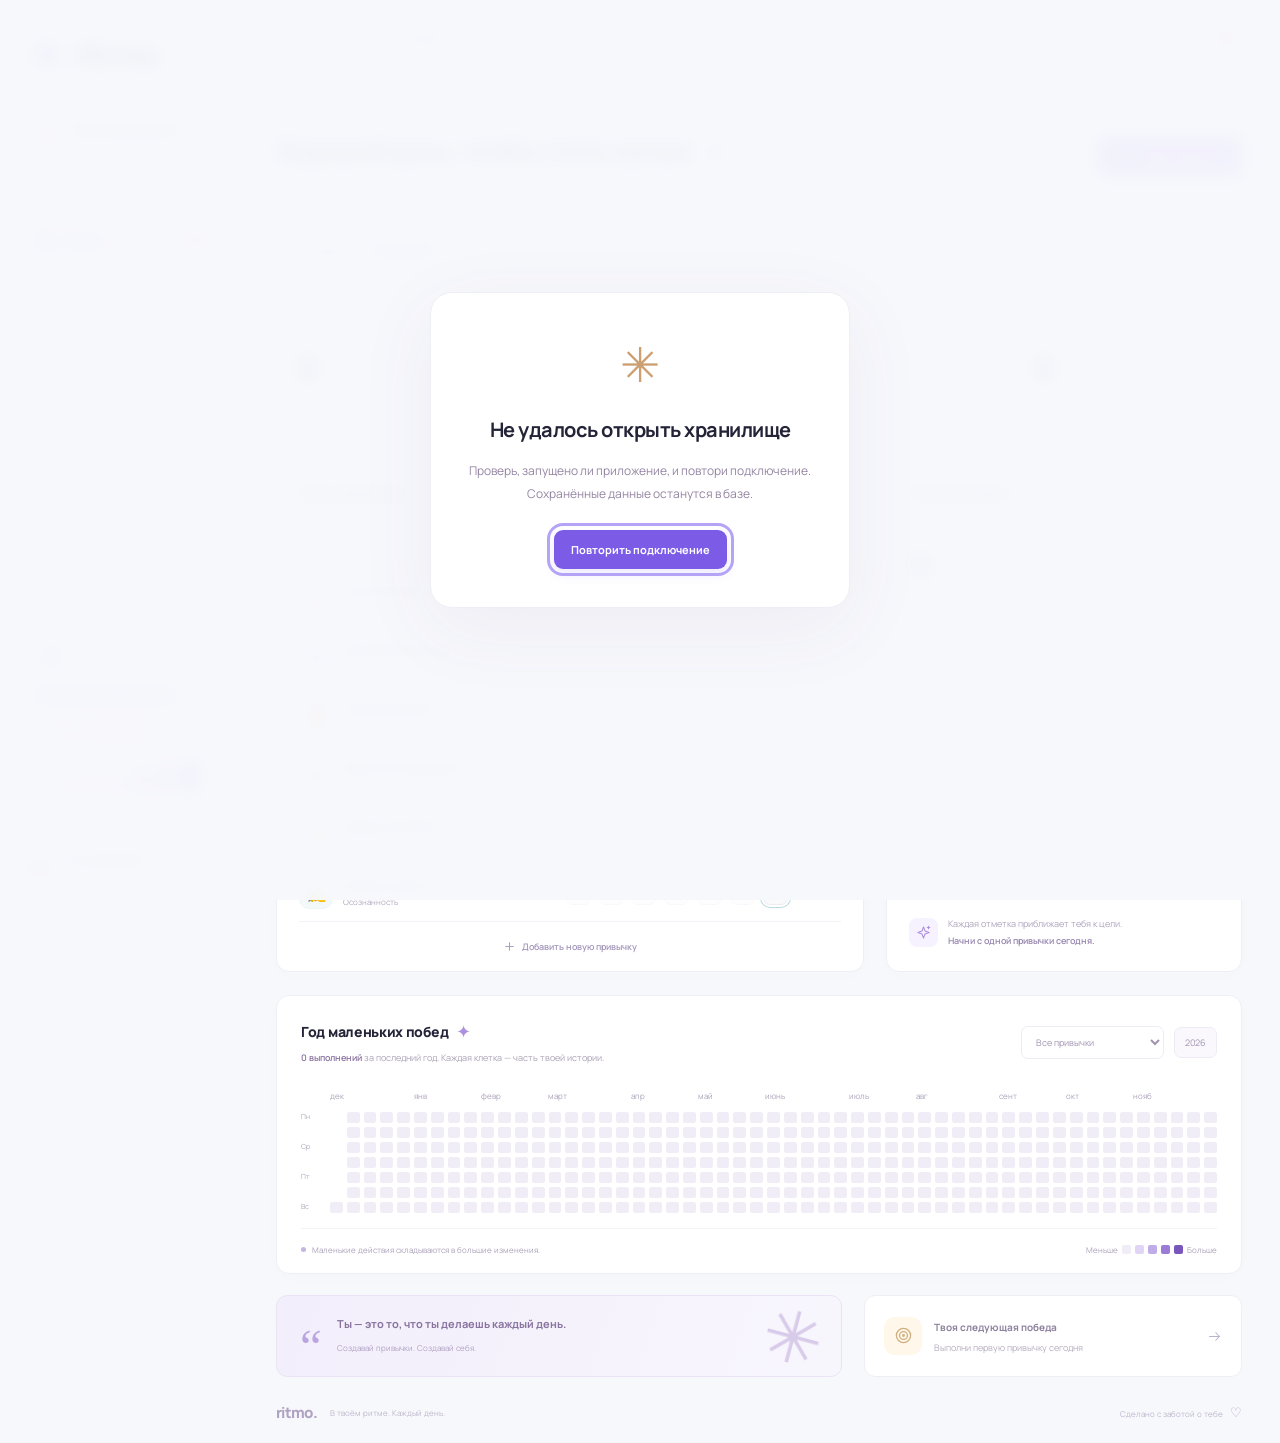
==== index.html @ a81d676e "feat: add savings debt planning screens and integrated personal calendar" ====
<!DOCTYPE html>
<html lang="ru">
<head>
  <meta charset="UTF-8">
  <meta name="viewport" content="width=device-width, initial-scale=1.0">
  <meta name="theme-color" content="#f7f8fc">
  <meta name="description" content="Ritmo — маленькие привычки, большие перемены. Ваш личный трекер привычек и прогресса.">
  <title>Ritmo — твой ритм, твой прогресс</title>
  <link rel="preconnect" href="https://fonts.googleapis.com">
  <link rel="preconnect" href="https://fonts.gstatic.com" crossorigin>
  <link href="https://fonts.googleapis.com/css2?family=Manrope:wght@400;500;600;700;800&display=swap" rel="stylesheet">
  <link rel="stylesheet" href="styles.css">
  <link rel="stylesheet" href="account.css">
  <link rel="stylesheet" href="achievements.css">
  <link rel="stylesheet" href="water.css">
  <link rel="stylesheet" href="finance.css">
  <link rel="stylesheet" href="organizer.css">
  <script src="metrics.js" defer></script>
  <script src="storage.js" defer></script>
  <script src="emoji-catalog.js" defer></script>
  <script src="achievements.js" defer></script>
  <script src="finance-math.js" defer></script>
  <script src="planner-math.js" defer></script>
  <script src="app.js" defer></script>
  <script src="water.js" defer></script>
  <script src="finance.js" defer></script>
  <script src="money-organizer.js" defer></script>
  <script src="planner.js" defer></script>
  <script src="calendar.js" defer></script>
  <script src="account.js" defer></script>
</head>
<body>
  <div class="app-shell">
    <aside class="sidebar">
      <a class="brand" href="#dashboard" aria-label="Ritmo, главная"><span class="brand-mark"><i></i><i></i><i></i></span>ritmo<span class="brand-dot">.</span></a>
      <div class="workspace"><span class="workspace-avatar">А</span><div>Личное пространство<small>Твой путь к лучшей версии</small></div><span data-icon="chevrons" class="workspace-chevron"></span></div>
      <div class="nav-caption">ПРОСТРАНСТВО</div>
      <nav aria-label="Основная навигация">
        <button class="nav-item active" data-view="dashboard"><span data-icon="dashboard"></span>Обзор<span class="active-dot"></span></button>
        <button class="nav-item" data-view="habits"><span data-icon="layers"></span>Мои привычки<span class="nav-count" id="habit-count">6</span></button>
        <button class="nav-item" data-view="analytics"><span data-icon="chart"></span>Статистика</button>
        <button class="nav-item" data-view="finance"><span data-icon="wallet"></span>Финансы</button>
        <button class="nav-item" data-view="calendar"><span data-icon="calendar"></span>Календарь</button>
        <button class="nav-item" data-view="water"><span data-water-icon="drop"></span>Трекер воды</button>
        <button class="nav-item" data-view="achievements"><span data-icon="award"></span>Достижения<span class="tiny-new">NEW</span></button>
      </nav>
      <div class="sidebar-bottom"><div class="growth-card"><span class="growth-icon" data-icon="sprout"></span><strong>Всё начинается с малого</strong><p>Каждый маленький шаг —<br>большой вклад в себя.</p><div class="growth-line"><span></span><span></span><span></span><span></span><span></span><span></span><span></span></div></div><button class="profile" id="profile-button"><span class="profile-avatar">А</span><span><strong>Это твой момент</strong><small>Становись лучше каждый день</small></span><span data-icon="sparkles"></span></button></div>
    </aside>
    <div class="main-shell">
      <header class="topbar"><div class="breadcrumb">Моё пространство<span>/</span><strong id="breadcrumb-current">Обзор</strong></div><div class="topbar-right"><span class="live-label"><i></i>В своём ритме</span><button class="icon-button" id="notification-button" aria-label="Подсказка дня"><span data-icon="bell"></span><i class="notification-dot"></i></button><span class="top-avatar">А</span></div></header>
      <main>
        <section class="page-heading"><div><div class="eyebrow"><span class="mini-line"></span>МАЛЕНЬКИЕ ШАГИ. БОЛЬШИЕ ПЕРЕМЕНЫ.</div><h1 id="page-title">Хороший день, чтобы стать лучше<span class="heading-spark">✳</span></h1><p id="page-subtitle">Не нужно быть идеальным. Просто будь немного лучше, чем вчера.</p></div><button class="button button-primary" id="add-habit"><span data-icon="plus"></span>Новая привычка</button></section>
        <div class="date-row"><div class="view-switch"><button class="selected" data-period="week">Эта неделя</button><button data-period="month">Этот месяц</button></div><div class="date-display"><span data-icon="calendar"></span><span id="current-date"></span></div></div>
        <div id="dashboard-view">
          <section class="stats-grid" aria-label="Краткая статистика">
            <article class="stat-card"><div class="stat-top"><span class="stat-label">Выполнено сегодня</span><span class="stat-icon purple" data-icon="check-circle"></span></div><div class="stat-value"><span id="today-done">0</span><small id="today-total">/ 6</small></div><div class="stat-footer"><span class="mini-progress"><i id="today-progress"></i></span><span id="today-percent">0% от цели</span></div></article>
            <article class="stat-card"><div class="stat-top"><span class="stat-label">Лучшая серия</span><span class="stat-icon orange" data-icon="flame"></span></div><div class="stat-value"><span id="best-streak">0</span><small>дней</small></div><div class="stat-footer"><span class="stat-tag orange-text">В твоём темпе</span><span>продолжай двигаться</span></div></article>
            <article class="stat-card"><div class="stat-top"><span class="stat-label">Выполнение за период</span><span class="stat-icon green" data-icon="trend"></span></div><div class="stat-value"><span id="period-percent">0</span><small>%</small></div><div class="stat-footer"><span class="stat-tag green-text" id="period-trend">Новый старт</span><span>шаг за шагом</span></div></article>
            <article class="stat-card"><div class="stat-top"><span class="stat-label">Всего выполнений</span><span class="stat-icon blue" data-icon="sparkles"></span></div><div class="stat-value"><span id="total-done">0</span><small>шагов к себе</small></div><div class="stat-footer"><span class="stacked-dots"><i></i><i></i><i></i></span><span>Каждое действие считается</span></div></article>
          </section>
          <section class="middle-grid">
            <article class="card habits-card"><div class="section-header"><div><h2>Твои привычки <span class="soft-badge" id="habits-badge">6</span></h2><p>Ещё один маленький шаг к большой цели</p></div><button class="text-button" id="all-habits">Все привычки<span data-icon="arrow-up-right"></span></button></div><div class="habit-table-heading"><span>ПРИВЫЧКА</span><span id="week-days-label"></span><span>СЕРИЯ</span></div><div id="habit-list"></div><button class="add-inline" id="add-inline"><span data-icon="plus"></span>Добавить новую привычку</button></article>
            <article class="card chart-card"><div class="section-header"><div><h2>Твой прогресс</h2><p>Постоянство важнее совершенства</p></div><span class="chart-icon" data-icon="chart"></span></div><div class="chart-summary"><strong id="chart-average">0<small>%</small></strong><span><i></i>среднее выполнение</span></div><div class="chart-container" id="progress-chart"></div><div class="chart-note"><span data-icon="sparkles"></span><p id="chart-note">Каждая отметка приближает тебя к цели.<br><strong>Начни с одной привычки сегодня.</strong></p></div></article>
          </section>
          <section class="card activity-card"><div class="section-header"><div><h2>Год маленьких побед <span class="activity-emoji">✦</span></h2><p><strong id="year-total">0 выполнений</strong> за последний год. Каждая клетка — часть твоей истории.</p></div><div class="activity-controls"><select id="activity-habit" aria-label="Привычка для карты активности"><option value="all">Все привычки</option></select><span class="year-badge" id="activity-year"></span></div></div><div class="heatmap-scroll"><div id="heatmap"></div></div><div class="activity-footer"><span><span class="activity-dot"></span>Маленькие действия складываются в большие изменения.</span><div class="heat-legend">Меньше <i></i><i></i><i></i><i></i><i></i> Больше</div></div></section>
          <section class="bottom-grid"><article class="quote-card"><div class="quote-symbol">“</div><div><p>Ты — это то, что ты делаешь каждый день.</p><span>Создавай привычки. Создавай себя.</span></div><span class="quote-art">✳</span></article><article class="next-card"><div class="next-icon" data-icon="target"></div><div><strong id="next-title">Твоя следующая победа</strong><p id="next-description">Выполни первую привычку сегодня</p></div><span data-icon="arrow-right"></span></article></section>
        </div>
        <section id="achievements-view" class="achievements-grid" hidden></section>

        <section id="water-view" class="water-view" hidden>
          <div class="water-section-head"><div><h2>Вода — тоже забота о себе</h2><p id="water-profile-summary">Стакан в Ritmo — 250 мл</p></div><button class="water-edit-profile" id="water-edit-profile" hidden>Изменить цель ↗</button></div>
          <div class="water-layout">
            <div class="water-left">
              <article class="card water-onboarding" id="water-onboarding"><span class="water-onboarding-symbol" data-water-icon="drop"></span><h2>Глоток за глотком.<br>В твоём ритме.</h2><p>Настроим профиль, выберем удобную дневную цель и начнём отмечать воду. Твой прогресс оживёт в силуэте справа.</p><button class="button button-primary water-add" id="water-start">Настроить мой трекер →</button></article>
              <div id="water-tracker-content" hidden>
                <article class="card water-main-card"><div class="water-eyebrow"><span data-water-icon="drop"></span>ТВОИ СТАКАНЫ СЕГОДНЯ</div><div class="water-total-row"><strong id="water-total">0</strong><span>/ <span id="water-target">1 750</span> мл</span></div><div class="water-glass-caption"><strong id="water-glass-count">0</strong> из <span id="water-glass-goal">7</span> стаканов по 250 мл</div><div class="water-progress-caption"><span id="water-progress-label">0% дневной цели</span><span>Маленькие глотки, большой вклад</span></div><div class="water-progress-track"><i id="water-progress-bar"></i></div><div class="water-glasses" id="water-glasses"></div><p id="water-remaining" class="water-remaining"></p><div class="water-amounts" aria-label="Объём напитка"><button data-water-amount="100" aria-pressed="false">100 мл</button><button data-water-amount="250" class="selected" aria-pressed="true">250 мл</button><button data-water-amount="500" aria-pressed="false">500 мл</button></div><button class="button button-primary water-add" id="water-add"><span data-water-icon="plus"></span><span id="water-add-label">Добавить 250 мл</span></button><button class="water-retry" id="water-retry" hidden>Повторить сохранение предыдущего стакана</button></article>
                <article class="card water-entry-card"><div class="water-entry-heading"><h3>Сегодня в твоём стакане</h3><span><span id="water-entry-count">0</span> записей</span></div><div id="water-entry-list" class="water-entry-list"></div></article>
              </div>
            </div>
            <div class="water-right">
              <article class="water-stage"><span class="water-stage-kicker">ТВОЙ ДНЕВНОЙ РИТМ</span><strong class="water-stage-percent" id="body-progress">0%</strong><span class="water-stage-caption">от выбранной цели</span>
                <div class="human-visual" id="human-visual" role="img" aria-label="Прогресс дневной цели воды">
                  <svg class="human-svg" viewBox="0 0 260 460" aria-hidden="true">
                    <defs><linearGradient id="human-background" x1="0" y1="0" x2="1" y2="1"><stop offset="0" stop-color="#e6e9f4"/><stop offset="1" stop-color="#eee9f6"/></linearGradient><linearGradient id="body-water-gradient" x1="0" y1="0" x2="0" y2="1"><stop offset="0" stop-color="#b3d9ec"/><stop offset=".55" stop-color="#abbbe4"/><stop offset="1" stop-color="#b8a4dc"/></linearGradient><g id="human-shape"><circle cx="130" cy="54" r="29"/><path d="M112 84H148L151 103C172 104 185 118 190 138L211 229Q215 245 201 249Q189 251 185 237L164 173L163 255L177 398Q179 415 163 417Q148 420 145 404L130 310L115 404Q112 420 97 417Q81 415 83 398L97 255L96 173L75 237Q71 251 59 249Q45 245 49 229L70 138Q75 118 109 103Z"/></g><clipPath id="human-clip"><circle cx="130" cy="54" r="29"/><path d="M112 84H148L151 103C172 104 185 118 190 138L211 229Q215 245 201 249Q189 251 185 237L164 173L163 255L177 398Q179 415 163 417Q148 420 145 404L130 310L115 404Q112 420 97 417Q81 415 83 398L97 255L96 173L75 237Q71 251 59 249Q45 245 49 229L70 138Q75 118 109 103Z"/></clipPath></defs>
                    <ellipse cx="130" cy="437" rx="67" ry="8" fill="#beb4d9" opacity=".12"/>
                    <use href="#human-shape" fill="url(#human-background)" stroke="#d8d5e9" stroke-width="1"/>
                    <g clip-path="url(#human-clip)"><g id="human-water-level" class="human-water-level"><path class="human-wave back" d="M-260 8Q-195-10-130 8T0 8T130 8T260 8T390 8T520 8T650 8T780 8V520H-260Z" fill="#a7cbe9"/><path class="human-wave" d="M-260 14Q-195-4-130 14T0 14T130 14T260 14T390 14T520 14T650 14T780 14V520H-260Z" fill="url(#body-water-gradient)"/><g fill="white"><circle class="water-bubble" cx="113" cy="220" r="3"/><circle class="water-bubble" cx="149" cy="285" r="2.5"/><circle class="water-bubble" cx="123" cy="350" r="4"/></g></g></g>
                    <use href="#human-shape" fill="none" stroke="#ffffffb0" stroke-width="1.4"/>
                  </svg>
                </div>
                <span class="water-stage-message" id="water-body-message">Твой ритм заботы о себе</span><p class="water-stage-note">Силуэт показывает выполнение дневной цели, а не уровень воды в организме.</p>
              </article>
              <article class="card water-week-card"><div class="water-week-heading"><h3>Твой водный ритм</h3><span>Последние 7 дней · литры</span></div><div class="water-week" id="water-week"></div></article>
            </div>
          </div>
          <div class="water-benefits-head"><h2>Для чего организму вода</h2><a href="https://www.cdc.gov/healthy-weight-growth/water-healthy-drinks/index.html" target="_blank" rel="noopener noreferrer">По данным CDC ↗</a></div>
          <div class="water-benefits"><article class="card water-benefit"><span>☀️</span><h3>Комфортная температура</h3><p>Вода помогает организму поддерживать нормальную температуру.</p></article><article class="card water-benefit"><span>🌿</span><h3>Лёгкость движения</h3><p>Вода поддерживает смазку и амортизацию суставов.</p></article><article class="card water-benefit"><span>💧</span><h3>Естественный баланс</h3><p>Помогает выводить продукты обмена с мочой и потом.</p></article></div>
          <details class="water-source"><summary>Как выбрана дневная цель?</summary><p>Начальная цель — 7 стаканов по 250 мл, то есть 1 750 мл. <a href="https://www.nhs.uk/live-well/eat-well/food-guidelines-and-food-labels/water-drinks-nutrition/" target="_blank" rel="noopener noreferrer">NHS предлагает взрослым ориентир 6–8 стаканов жидкости в день</a>; объём стакана 250 мл выбран в Ritmo для удобства учёта. Считаются и другие напитки. Рост и вес сами по себе не позволяют определить точную индивидуальную норму. Цель можно изменить; в жару и при нагрузке потребности меняются. Если врач ограничил жидкость, следуй его рекомендациям.</p></details>
        </section>

        <section class="finance-view" id="finance-view" hidden>
          <div class="finance-sections" id="finance-sections" aria-label="Разделы финансов"><button class="selected" data-finance-section="overview">Обзор</button><button data-finance-section="planning">Планирование</button><button data-finance-section="savings">Копилки</button><button data-finance-section="debts">Долги</button></div>
          <div id="finance-overview-content">
          <div class="finance-toolbar"><div class="finance-period"><label for="finance-month">Период</label><input type="month" id="finance-month" aria-label="Месяц для анализа финансов"></div><div class="finance-toolbar-actions"><button class="finance-tool-button" id="finance-settings">Остаток и лимит</button><button class="finance-tool-button" id="finance-export">Экспорт ↗</button><button class="button button-primary finance-add" id="finance-add"><span data-icon="plus"></span>Добавить операцию</button></div></div>
          <div class="finance-stats">
            <article class="card finance-stat finance-balance-card" id="finance-balance-card"><div class="finance-stat-label">Доступно сейчас <span data-icon="wallet"></span></div><div class="finance-stat-value" id="finance-balance">0 ₽</div><div class="finance-stat-foot">На сегодня · по всей внесённой истории<span id="finance-reserved-caption" style="display:block;margin-top:5px"></span></div></article>
            <article class="card finance-stat"><div class="finance-stat-label">Доходы <span data-icon="trend"></span></div><div class="finance-stat-value finance-income-value" id="finance-income">0 ₽</div><div class="finance-stat-foot" id="finance-month-income-label"></div></article>
            <article class="card finance-stat"><div class="finance-stat-label">Расходы <span data-icon="layers"></span></div><div class="finance-stat-value finance-expense-value" id="finance-expenses">0 ₽</div><div class="finance-stat-foot" id="finance-month-expense-label"></div></article>
            <article class="card finance-stat"><div class="finance-stat-label">Итог месяца <span data-icon="chart"></span></div><div class="finance-stat-value" id="finance-net">0 ₽</div><div class="finance-stat-foot" id="finance-net-caption">Доходы минус расходы</div></article>
          </div>
          <div class="finance-setup-hint" id="finance-setup-hint"><span>Начни с денег, которые уже есть. Так баланс будет отражать реальную картину.</span><button id="finance-setup-button">Указать начальный остаток →</button></div>
          <div class="finance-insights" id="finance-insights"></div>
          <div class="finance-charts">
            <article class="card finance-chart-card"><div class="finance-card-heading"><div><h2>Как движутся твои деньги</h2><p id="finance-month-title"></p></div><span class="finance-chart-tag">Баланс по дням</span></div><div id="finance-chart"></div><p class="finance-chart-caption" id="finance-chart-caption"></p></article>
            <article class="card finance-distribution-card"><div class="finance-card-heading"><div><h2>Куда уходит больше всего</h2><p>Распределение расходов за месяц</p></div><span data-icon="target" style="color:#c2afcf"></span></div><div class="finance-donut" id="finance-donut"></div><div class="finance-category-legend" id="finance-category-legend"></div></article>
          </div>
          <div class="finance-bottom">
            <article class="card finance-history-card" id="finance-history-card"><div class="finance-card-heading"><div><h2>История операций <span class="soft-badge" id="finance-entry-count">0</span></h2><p>Всё, что пришло. Всё, что ушло.</p></div><span data-icon="layers" style="color:#bdaccb"></span></div><div class="finance-history-filters"><input id="finance-search" type="search" placeholder="Найти операцию…" aria-label="Поиск операций"><select id="finance-category-filter" aria-label="Фильтр по категории"><option value="all">Все категории</option></select></div><div class="finance-ledger" id="finance-ledger"></div></article>
            <article class="card finance-budget-card"><div class="finance-card-heading"><div><h2>Твои рамки комфорта</h2><p>Лимиты помогают замечать лишнее</p></div><button class="text-button" id="finance-budget-settings">Настроить ↗</button></div><div class="finance-budget-summary"><strong id="finance-budget-value">Лимит пока не задан</strong><div class="finance-budget-track"><i id="finance-budget-fill"></i></div><p id="finance-budget-left"></p></div><div class="finance-limit-preview"><strong id="finance-daily">0 ₽</strong> доступно в день<p id="finance-daily-caption" style="margin:5px 0 0;font-size:9px"></p><small>Минимум из свободного остатка (без копилок) и остатка лимита, делённый на оставшиеся дни. Будущие доходы не учитываются.</small></div><div class="finance-category-budgets" id="finance-category-budgets"></div></article>
          </div><p class="finance-bottom-note"><span data-icon="check-circle"></span>Только твой профиль. Суммы считаются в копейках, данные сохраняются в базе. Валюта — рубли.</p>

          </div>
          <div class="org-panel" id="finance-savings-content" hidden>
            <div class="org-section-heading"><div><h2>У мечты есть свой счёт</h2><p>Отложи на подарок или сохрани деньги в сейфе. Копилки входят в общий остаток и исключаются из свободного бюджета.</p></div><button id="savings-add" class="button button-primary">＋ Новая копилка</button></div>
            <div class="org-stat-grid"><article class="card org-stat violet"><span>Отложено в копилках</span><strong id="savings-total">0 ₽</strong><small>Деньги зарезервированы, но ещё не потрачены</small></article><article class="card org-stat mint"><span>Свободно для других трат</span><strong id="savings-free">0 ₽</strong><small>Общий остаток минус активные копилки</small></article><article class="card org-stat"><span>Желаний исполнено</span><strong id="savings-done">0</strong><small>Покупки, сделанные из копилок</small></article></div>
            <div class="org-cards" id="savings-list"></div><article class="card org-locations-card"><h3>Где лежат отложенные деньги</h3><p>Суммы активных копилок по месту хранения. Это не выписка по всем банковским счетам.</p><div class="org-locations" id="savings-locations"></div></article>
          </div>
          <div class="org-panel" id="finance-debts-content" hidden>
            <div class="org-section-heading"><div><h2>Чтобы ничего не висело в голове</h2><p>Кому, сколько и когда. Платежи появляются в календаре, а закрытые долги остаются в истории.</p></div><div class="org-panel-tools"><select class="org-filter" id="debt-filter" aria-label="Показать долги"><option value="open">Открытые</option><option value="closed">Закрытые</option><option value="all">Все долги</option></select><button id="debts-add" class="button button-primary">＋ Добавить долг</button></div></div>
            <div class="org-stat-grid"><article class="card org-stat rose"><span>Я должен</span><strong id="debts-owe">0 ₽</strong><small>Остаток по открытым долгам</small></article><article class="card org-stat mint"><span>Мне должны</span><strong id="debts-owed">0 ₽</strong><small>Будущие возвраты, не фактические деньги</small></article><article class="card org-stat violet"><span>Закрыто долгов</span><strong id="debts-closed">0</strong><small>Каждый закрытый долг — чуть больше свободы</small></article></div><div class="org-cards" id="debts-list"></div>
          </div>
          <div class="org-panel" id="finance-planning-content" hidden>
            <div class="org-section-heading"><div><h2>У денег есть завтра</h2><p>Рассчитай бюджет до нужной даты. Планы не меняют фактический баланс, пока ты их не проведёшь.</p></div><button class="button button-primary" id="plans-add">＋ Добавить план</button></div>
            <article class="card planner-setup"><div class="planner-date-row"><div><label for="planner-end">Рассчитать бюджет до</label><input type="date" id="planner-end" required></div><div class="planner-quick"><button data-plan-range="7">На неделю</button><button data-plan-range="30">На 30 дней</button><button data-plan-range="month">До конца месяца</button></div></div><div class="planner-toggles"><label><input id="planner-income-toggle" type="checkbox" checked>Учитывать ожидаемые доходы</label><label><input id="planner-debts-toggle" type="checkbox" checked>Учитывать ближайшие платежи по долгам</label></div><p id="planner-range-caption" class="planner-range-caption"></p></article>
            <div class="planner-stats"><article class="card planner-stat hero"><span>Можно распределять в день</span><strong id="planner-daily">0 ₽</strong><small>С учётом дат поступлений и обязательств</small></article><article class="card planner-stat"><span>На ближайшую неделю</span><strong id="planner-weekly">0 ₽</strong><small>Дневная сумма × до 7 дней</small></article><article class="card planner-stat"><span>На повседневные траты за период</span><strong id="planner-period">0 ₽</strong><small>Равномерный бюджет до выбранной даты</small></article><article class="card planner-stat"><span>Остаток после планов</span><strong id="planner-ending">0 ₽</strong><small>До вычета повседневных трат</small></article></div>
            <div class="planner-body"><article class="card planner-chart-card"><h3>Хватит ли денег до этой даты?</h3><p>Свободный остаток по дням, если все выбранные планы исполнятся. Копилки уже исключены.</p><div id="planner-chart"></div><div class="planner-warning" id="planner-warning"></div></article><article class="card planner-summary-card"><h3>Из чего складывается расчёт</h3><div class="planner-breakdown" id="planner-breakdown"></div></article></div>
            <article class="card planner-obligations-card"><h3>Что учтено до этой даты</h3><div id="planner-obligations"></div><p class="org-footnote" id="planner-undated"></p><p class="org-footnote">По каждому долгу включён только ближайший платёж, без выдуманного графика следующих. Планы условно исполняются в начале указанного дня; прошедшие непроведённые планы — сегодня. Месячные лимиты не списывают деньги и в этот расчёт не входят. Не дублируй платёж по долгу отдельным планом.</p></article>
            <div class="org-section-heading"><div><h2>Запланированные операции</h2><p>Ожидаемые доходы и расходы на конкретные даты</p></div><select class="org-filter" id="plan-filter" aria-label="Показать планы"><option value="pending">В ожидании</option><option value="posted">Проведённые</option><option value="cancelled">Отменённые</option><option value="all">Все планы</option></select></div><div class="org-plans-list" id="plans-list"></div>
          </div>
</section>

        <section class="calendar-view" id="calendar-view" hidden><div class="org-section-heading"><div><h2>Всё важное — в своём дне</h2><p>Твои события, планы по деньгам и ближайшие платежи. Всего в этом месяце: <span id="calendar-month-count">0</span>.</p></div><button id="calendar-add" class="button button-primary">＋ Добавить событие</button></div><div class="calendar-layout"><article class="card calendar-month-card"><div class="calendar-month-toolbar"><h2 id="calendar-month-title"></h2><div class="calendar-month-controls"><button data-calendar-shift="-1" aria-label="Предыдущий месяц">←</button><button id="calendar-today">Сегодня</button><button data-calendar-shift="1" aria-label="Следующий месяц">→</button></div></div><div class="calendar-weekdays"><span>ПН</span><span>ВТ</span><span>СР</span><span>ЧТ</span><span>ПТ</span><span>СБ</span><span>ВС</span></div><div class="calendar-grid" id="calendar-grid"></div><div class="calendar-key"><span><i></i>Событие</span><span><i class="income"></i>Доход</span><span><i class="expense"></i>Расход / платёж</span></div></article><article class="card calendar-agenda-card"><div class="calendar-agenda-head"><div><h3 id="calendar-selected-title"></h3><p id="calendar-day-count"></p></div><button id="calendar-add-selected" aria-label="Добавить событие в выбранный день">＋</button></div><div id="calendar-agenda"></div></article></div></section>
        <footer class="page-footer"><span class="footer-logo">ritmo.</span><span>В твоём ритме. Каждый день.</span><span>Сделано с заботой о тебе <span class="footer-heart">♡</span></span></footer>
      </main>
    </div>
  </div>

  <section class="auth-screen" id="auth-screen" hidden aria-label="Вход в Ritmo">
    <div class="auth-story"><div class="auth-story-orbit"></div><div class="brand"><span class="brand-mark"><i></i><i></i><i></i></span>ritmo<span class="brand-dot">.</span></div><span class="auth-kicker">МАЛЕНЬКИЕ ШАГИ. ТВОЯ ИСТОРИЯ.</span><h1>Найди свой ритм.<br><em>Останься собой.</em></h1><p>Место для твоих привычек, маленьких побед и заботы о себе. Каждый новый день — ещё одна возможность.</p><div class="auth-preview" aria-hidden="true"><i style="--i:0"></i><i style="--i:1"></i><i style="--i:2"></i><i style="--i:3"></i><i style="--i:4"></i><i style="--i:5"></i><i style="--i:6"></i><i style="--i:7"></i><i style="--i:8"></i><i style="--i:9"></i><i style="--i:10"></i><i style="--i:11"></i><i style="--i:12"></i><i style="--i:13"></i><i style="--i:14"></i><i style="--i:15"></i><i style="--i:16"></i><i style="--i:17"></i><i style="--i:18"></i><i style="--i:19"></i><i style="--i:20"></i><i style="--i:21"></i><i style="--i:22"></i><i style="--i:23"></i><i style="--i:24"></i><i style="--i:25"></i><i style="--i:26"></i><i style="--i:27"></i><i style="--i:28"></i><i style="--i:29"></i><i style="--i:30"></i><i style="--i:31"></i><i style="--i:32"></i><i style="--i:33"></i><i style="--i:34"></i><i style="--i:35"></i><i style="--i:36"></i><i style="--i:37"></i><i style="--i:38"></i><i style="--i:39"></i><i style="--i:40"></i><i style="--i:41"></i><i style="--i:42"></i><i style="--i:43"></i><i style="--i:44"></i><i style="--i:45"></i><i style="--i:46"></i><i style="--i:47"></i><i style="--i:48"></i><i style="--i:49"></i><i style="--i:50"></i><i style="--i:51"></i><i style="--i:52"></i><i style="--i:53"></i><i style="--i:54"></i><i style="--i:55"></i><i style="--i:56"></i><i style="--i:57"></i><i style="--i:58"></i><i style="--i:59"></i></div><span class="auth-story-footer">Твой прогресс принадлежит только тебе ♡</span></div>
    <div class="auth-form-wrap"><div class="auth-form-card"><div class="auth-mode-switch"><button data-auth-mode="login" type="button">Войти</button><button data-auth-mode="register" type="button" class="selected">Создать профиль</button></div><h2 id="auth-form-title">Твоя новая глава</h2><p class="auth-intro">Один профиль. Твои привычки, достижения и личный прогресс.</p><form id="auth-form"><div id="auth-name-field"><label for="auth-name">Как тебя зовут?</label><input id="auth-name" maxlength="40" autocomplete="given-name" placeholder="Твоё имя" required></div><label for="auth-email">Email</label><input id="auth-email" type="email" maxlength="254" autocomplete="email" placeholder="you@example.com" required><label for="auth-password">Пароль</label><input id="auth-password" type="password" minlength="10" maxlength="128" autocomplete="new-password" placeholder="Минимум 10 символов" required><small class="auth-password-note">Пароль хранится в виде защищённого хеша.</small><label id="legacy-field" class="auth-legacy" hidden><input type="checkbox" id="auth-import-legacy" checked><span>Перенести прежние привычки с этого компьютера в мой профиль</span></label><p id="auth-error" class="auth-error" role="alert"></p><button id="auth-submit" class="button button-primary auth-submit" type="submit">Создать мой профиль →</button></form><p class="auth-privacy">Личное пространство начинается с тебя.<br>Сессия защищена, привычки доступны только твоему профилю.</p></div></div>
  </section>
  <dialog id="account-dialog" class="account-dialog" aria-labelledby="account-name"><button class="icon-button" id="close-account" aria-label="Закрыть">×</button><span class="account-dialog-avatar">✳</span><h2 id="account-name">Мой профиль</h2><p id="account-email"></p><button class="button button-secondary" id="logout-button">Выйти из профиля</button></dialog>

  <dialog id="water-settings-dialog" class="water-settings-dialog" aria-labelledby="water-settings-title"><form id="water-settings-form"><div class="modal-heading"><span class="modal-spark">💧</span><button type="button" class="icon-button" id="water-close-settings" aria-label="Закрыть">×</button></div><h2 id="water-settings-title">Твой водный ритм</h2><p>Познакомимся и выберем удобную отправную точку.</p><div class="water-fields"><div><label for="water-height">Рост, см</label><input id="water-height" type="number" min="100" max="240" step="0.1" placeholder="175" required></div><div><label for="water-weight">Вес, кг</label><input id="water-weight" type="number" min="30" max="300" step="0.1" placeholder="70" required></div></div><label>Стартовая цель на день</label><div class="water-goal-options"><button type="button" data-water-goal="1500">6 стаканов</button><button type="button" data-water-goal="1750" class="selected">7 стаканов</button><button type="button" data-water-goal="2000">8 стаканов</button></div><label for="water-goal-input">Или своя цель, мл</label><input id="water-goal-input" type="number" min="250" max="5000" step="250" value="1750" required><div id="water-goal-preview" class="water-goal-preview"></div><p class="water-settings-note">Начальные 7 стаканов — общий ориентир для взрослых, не медицинская норма. Рост и вес сохраняются в профиле; они не используются для расчёта точной потребности. Учитывай другие напитки и рекомендации своего врача.</p><label class="water-adult-label"><input type="checkbox" id="water-adult" required>Мне исполнилось 18 лет</label><div class="water-settings-error" id="water-settings-error" role="alert"></div><button class="button button-primary" id="water-save-settings" type="submit">Сохранить мой ритм →</button></form></dialog>

  <dialog class="finance-dialog" id="finance-entry-dialog" aria-labelledby="finance-entry-title"><form id="finance-entry-form"><div class="modal-heading"><span class="modal-spark">↗</span><button class="icon-button" type="button" data-close-finance="finance-entry-dialog" aria-label="Закрыть">×</button></div><h2 id="finance-entry-title">Каждая сумма на своём месте</h2><p>Запиши операцию — баланс и графики обновятся сами.</p><div class="finance-kind-switch"><button type="button" class="selected" data-finance-kind="expense">− Расход</button><button type="button" data-finance-kind="income">+ Доход</button></div><div class="finance-input-columns"><div><label for="finance-entry-amount">Сумма, ₽</label><input id="finance-entry-amount" inputmode="decimal" placeholder="1 250,50" maxlength="18" required autocomplete="off"></div><div><label for="finance-entry-date">Дата</label><input id="finance-entry-date" type="date" required></div></div><div class="finance-category-label"><label for="finance-entry-category">Категория</label><button type="button" id="finance-new-category">＋ Своя категория</button></div><select id="finance-entry-category" required></select><label for="finance-entry-note">Комментарий</label><input id="finance-entry-note" maxlength="120" placeholder="Например, продукты на неделю" autocomplete="off"><div class="finance-form-error" id="finance-entry-error" role="alert"></div><button class="button button-primary finance-submit" id="finance-save-entry" type="submit">Сохранить операцию →</button></form></dialog>
  <dialog class="finance-dialog" id="finance-settings-dialog" aria-labelledby="finance-settings-title"><form id="finance-settings-form"><div class="modal-heading"><span class="modal-spark">✳</span><button class="icon-button" type="button" data-close-finance="finance-settings-dialog" aria-label="Закрыть">×</button></div><h2 id="finance-settings-title">Точка отсчёта</h2><p class="finance-settings-form-note">Начальный остаток — деньги, которые были до первой внесённой операции. Это не доход месяца.</p><label for="finance-opening">Начальный остаток, ₽</label><input id="finance-opening" inputmode="decimal" placeholder="0,00" required><small>Можно указать отрицательное значение. Остаток + все доходы − все расходы = доступные деньги.</small><label for="finance-monthly-limit">Месячный лимит расходов, ₽</label><input id="finance-monthly-limit" inputmode="decimal" placeholder="Например, 45 000"><small>Пустое поле или 0 — без лимита. Настройка применяется к каждому месяцу и не меняет реальные суммы операций.</small><div class="finance-form-error" id="finance-settings-error" role="alert"></div><button class="button button-primary finance-submit" id="finance-save-settings">Сохранить настройки →</button></form></dialog>
  <dialog class="finance-dialog" id="finance-category-dialog" aria-labelledby="finance-category-title"><form id="finance-category-form"><div class="modal-heading"><span class="modal-spark">✦</span><button class="icon-button" type="button" data-close-finance="finance-category-dialog" aria-label="Закрыть">×</button></div><h2 id="finance-category-title">Своя категория</h2><p>Для того, что важно именно тебе. Тип категории совпадает с текущей операцией.</p><label for="finance-new-category-name">Название</label><input id="finance-new-category-name" maxlength="40" placeholder="Например, мой кот" required><label for="finance-new-category-emoji">Значок</label><select id="finance-new-category-emoji"><option>🐕</option><option>🏡</option><option>🎨</option><option>🎁</option><option>🎮</option><option>🚗</option><option>👕</option><option>📚</option><option>☕</option><option>💻</option><option>🌿</option><option>✨</option></select><div class="finance-form-error" id="finance-new-category-error" role="alert"></div><button class="button button-primary finance-submit" id="finance-save-category">Добавить категорию →</button></form></dialog>
  <dialog class="finance-dialog" id="finance-category-budget-dialog" aria-labelledby="finance-budget-category-name"><form id="finance-category-budget-form"><div class="modal-heading"><span class="modal-spark">◎</span><button class="icon-button" type="button" data-close-finance="finance-category-budget-dialog" aria-label="Закрыть">×</button></div><h2 id="finance-budget-category-name"></h2><p>Укажи комфортный лимит расходов на эту категорию за месяц.</p><label for="finance-category-limit">Лимит, ₽</label><input id="finance-category-limit" inputmode="decimal" placeholder="Например, 10 000"><small>Пустое поле или 0 — без ограничения. Это ориентир для анализа, деньги со счёта не списываются.</small><div class="finance-form-error" id="finance-category-budget-error" role="alert"></div><button class="button button-primary finance-submit" id="finance-save-budget">Сохранить лимит →</button></form></dialog>
  <dialog id="habit-dialog"><form id="habit-form"><div class="modal-heading"><span class="modal-spark">✳</span><button type="button" class="icon-button" id="close-modal" aria-label="Закрыть"><span data-icon="x"></span></button></div><h2 id="modal-title">Большое начинается с малого</h2><p>Добавь привычку и найди для неё место в своём дне.</p><label for="habit-name">Название привычки</label><input id="habit-name" name="name" placeholder="Например, читать 20 минут" maxlength="60" required autocomplete="off"><label for="habit-category">Категория</label><select id="habit-category"><option>Здоровье</option><option>Развитие</option><option>Осознанность</option><option>Спорт</option><option>Творчество</option><option>Другое</option></select><label>Выбери значок</label><input type="search" id="emoji-search" placeholder="Найти значок: чтение, спорт, музыка…" aria-label="Поиск значка"><div class="emoji-categories" id="emoji-categories" aria-label="Категории значков"></div><div class="emoji-picker" id="emoji-picker"></div><label>Цвет привычки</label><div class="color-picker" id="color-picker"></div><div class="modal-actions"><button type="button" class="button button-secondary" id="cancel-modal">Отмена</button><button type="submit" class="button button-primary" id="save-habit"><span data-icon="plus"></span>Добавить привычку</button></div></form></dialog>
  <div class="connection-panel" id="connection-panel" role="status"><div class="connection-card"><span class="connection-symbol" id="connection-symbol">✳</span><h2 id="connection-title">Собираем твой ритм</h2><p id="connection-description">Загружаем привычки и сохранённый прогресс.</p><button class="button button-primary" id="retry-connection" hidden>Повторить подключение</button></div></div>
  <div class="toast" id="toast" role="status"><span data-icon="check-circle"></span><span id="toast-text"></span></div><div id="confetti-container" aria-hidden="true"></div>
</body>
</html>
---- styles.css ----
:root{--bg:#f7f8fc;--card:#fff;--text:#242438;--muted:#9696a8;--border:#eeeef5;--purple:#7c5ce7;--purple-light:#f0ebff;--shadow:0 4px 24px #26214703;font-family:'Manrope',sans-serif;color:var(--text);font-synthesis:none}*{box-sizing:border-box}body{margin:0;background:var(--bg);font-size:13px}button,input,select{font:inherit}button,a,select{-webkit-tap-highlight-color:transparent}button{cursor:pointer;color:inherit;border:0;background:none;transition:background .2s,transform .2s,box-shadow .2s}button:focus-visible,a:focus-visible,select:focus-visible{outline:3px solid #b4a3f6;outline-offset:4px}a{text-decoration:none;color:inherit}svg{width:19px;height:19px;flex-shrink:0;vertical-align:middle}.app-shell{display:flex;min-height:100vh}.sidebar{position:fixed;inset:0 auto 0 0;width:238px;background:#fff;border-right:1px solid var(--border);padding:37px 22px 16px;display:flex;flex-direction:column;z-index:10}.brand{display:flex;align-items:center;font-size:35px;line-height:1;font-weight:800;letter-spacing:-1.8px;margin:0 12px 36px;gap:10px}.brand-dot{color:var(--purple);margin-left:-10px}.brand-mark{display:flex;align-items:center;gap:3px;transform:rotate(-13deg);margin-right:1px}.brand-mark i{width:7px;border-radius:5px;background:var(--purple);height:22px}.brand-mark i:nth-child(2){height:33px}.brand-mark i:nth-child(3){height:17px}.workspace{display:flex;gap:9px;align-items:center;border:1px solid var(--border);padding:11px 9px;border-radius:10px;font-size:10px;font-weight:800;white-space:nowrap}.workspace small{display:block;font-size:8px;color:var(--muted);font-weight:500;margin-top:4px}.workspace-avatar,.profile-avatar,.top-avatar{display:grid;place-items:center;flex-shrink:0;background:#efe9e0;color:#846e55;border-radius:10px;font-weight:800}.workspace-avatar{height:30px;width:30px;background:#eee8ff;color:var(--purple)}.workspace-chevron{margin-left:auto;color:#a4a1b2}.workspace-chevron svg{width:13px}.nav-caption{font-size:9px;letter-spacing:1.4px;color:#b0aebd;margin:30px 13px 13px;font-weight:700}nav{display:flex;flex-direction:column;gap:8px}.nav-item{display:flex;align-items:center;gap:12px;padding:13px 14px;text-align:left;width:100%;border-radius:9px;font-weight:600;color:#868394;font-size:12px}.nav-item svg{width:18px;height:18px}.nav-item:hover{background:#f8f6ff;color:var(--purple)}.nav-item.active{color:var(--purple);background:#f0ebfc}.active-dot{margin-left:auto;width:6px;height:6px;background:var(--purple);border-radius:50%}.nav-count{margin-left:auto;background:#f1eff6;color:#8e879f;padding:2px 7px;font-size:10px;border-radius:5px}.tiny-new{font-size:7px;padding:3px 5px;background:#f1edf9;color:#9274cf;border-radius:4px;letter-spacing:.7px;margin-left:auto}.sidebar-bottom{margin-top:auto;padding-top:45px}.growth-card{background:linear-gradient(130deg,#f8f6ff,#efebfb);border:1px solid #ebe5fc;border-radius:12px;padding:18px 15px;position:relative;overflow:hidden}.growth-icon{display:block;color:var(--purple);margin-bottom:12px}.growth-icon svg{height:26px;width:26px}.growth-card strong{font-size:11px}.growth-card p{font-size:10px;line-height:1.9;color:#9a91b0;margin:7px 0 16px}.growth-line{display:flex;align-items:end;height:27px;gap:6px}.growth-line span{flex:1;background:#ddd3f7;border-radius:3px;height:25%}.growth-line span:nth-child(2){height:37%}.growth-line span:nth-child(3){height:48%}.growth-line span:nth-child(4){height:41%}.growth-line span:nth-child(5){height:65%;background:#bba5f2}.growth-line span:nth-child(6){height:80%;background:#a88aea}.growth-line span:nth-child(7){height:100%;background:#8864df}.profile{display:flex;align-items:center;gap:9px;width:100%;margin-top:21px;border-top:1px solid var(--border);padding:19px 0 0;text-align:left}.profile-avatar{width:34px;height:34px}.profile strong{font-size:10px;display:block}.profile small{font-size:8px;color:#a8a3b3;display:block;margin-top:5px}.profile>span:last-child{margin-left:auto;color:#b5a2e2}.profile svg{width:15px}.main-shell{width:calc(100% - 238px);margin-left:238px}.topbar{height:75px;border-bottom:1px solid var(--border);display:flex;align-items:center;justify-content:space-between;padding:0 38px;background:#ffffff8c}.breadcrumb{display:flex;gap:14px;align-items:center;color:#a4a1b0;font-size:11px}.breadcrumb>span{color:#cdc9d7}.breadcrumb strong{font-weight:600;color:#625d73}.topbar-right{display:flex;align-items:center;gap:23px}.live-label{font-size:10px;color:#9591a4;display:flex;align-items:center;gap:7px}.live-label i{width:6px;height:6px;background:#86b9a6;border-radius:50%;box-shadow:0 0 0 3px #86b9a611}.icon-button{width:33px;height:33px;display:grid;place-items:center;color:#a09bad;position:relative;border-radius:8px}.icon-button:hover{background:var(--purple-light);color:var(--purple)}.notification-dot{position:absolute;top:6px;right:8px;background:#a48be8;width:4px;height:4px;border-radius:50%;border:1px solid white}.top-avatar{height:32px;width:32px;font-size:11px;border:3px solid white;box-shadow:0 0 0 1px #ede9e6}main{max-width:1600px;padding:32px 38px 20px;margin:auto}.page-heading{display:flex;align-items:center;justify-content:space-between;gap:24px;animation:rise .6s both}.eyebrow{display:flex;align-items:center;gap:7px;color:#aaa2bc;font-size:8px;font-weight:800;letter-spacing:1.5px}.mini-line{height:2px;width:15px;background:#a38ae7}h1{font-size:clamp(21px,2.05vw,31px);letter-spacing:-1.1px;font-weight:800;margin:12px 0 9px;line-height:1.4}.heading-spark{display:inline-block;color:#a78bdc;font-size:33px;margin-left:11px;vertical-align:middle;animation:gentle-turn 18s linear infinite}.page-heading p{font-size:11px;color:#9691a5;margin:0;line-height:1.8}.button{display:inline-flex;justify-content:center;align-items:center;gap:8px;padding:12px 17px;border-radius:9px;font-weight:700;font-size:11px;white-space:nowrap}.button-primary{background:var(--purple);color:#fff;box-shadow:0 5px 12px #7c5ce721}.button-primary:hover{background:#6d4cd7;transform:translateY(-2px);box-shadow:0 7px 18px #7c5ce73d}.button-primary svg{width:15px;height:15px}.button-secondary{background:#f4f2f8;color:#867c99}.date-row{display:flex;justify-content:space-between;align-items:center;margin:27px 0 20px}.view-switch{display:flex;background:#edecf3;border:1px solid #e8e7f0;border-radius:8px;padding:3px;gap:3px}.view-switch button{font-size:10px;color:#a29bad;padding:7px 12px;border-radius:5px;font-weight:700}.view-switch button.selected{background:white;box-shadow:0 2px 5px #26214709;color:#6a607e}.date-display{display:flex;align-items:center;gap:8px;font-size:10px;color:#9891a5}.date-display svg{width:14px;height:14px}.stats-grid{display:grid;grid-template-columns:repeat(4,1fr);gap:16px;margin-bottom:23px}.stat-card,.card{border:1px solid var(--border);border-radius:13px;background:white;box-shadow:var(--shadow)}.stat-card{padding:18px 20px;animation:rise .6s both;transition:transform .25s,box-shadow .25s}.stat-card:hover{transform:translateY(-4px);box-shadow:0 10px 25px #4f387909}.stat-card:nth-child(2){animation-delay:.06s}.stat-card:nth-child(3){animation-delay:.12s}.stat-card:nth-child(4){animation-delay:.18s}.stat-top{display:flex;justify-content:space-between;align-items:center}.stat-label{font-size:10px;color:#9c95aa;font-weight:600}.stat-icon{height:31px;width:31px;display:grid;place-items:center;border-radius:9px}.stat-icon svg{width:16px;height:16px}.purple{background:#f3eeff;color:#9978e5}.orange{background:#fff2e6;color:#dfa768}.green{background:#ecf7f2;color:#7db59d}.blue{background:#ecf2ff;color:#87a6d7}.stat-value{font-size:33px;font-weight:800;letter-spacing:-1.4px;margin:7px 0 11px;display:flex;align-items:baseline;gap:7px;font-variant-numeric:tabular-nums}.stat-value small{font-size:12px;font-weight:500;color:#aea6bc;letter-spacing:0}.stat-footer{display:flex;gap:7px;align-items:center;font-size:8px;color:#aaa4b6;min-height:16px}.mini-progress{height:4px;width:65px;background:#eee9fb;border-radius:4px;overflow:hidden}.mini-progress i{display:block;height:100%;width:0;background:var(--purple);border-radius:4px;transition:width .6s}.stat-tag{font-size:8px;padding:3px 5px;border-radius:4px;font-weight:700}.orange-text{background:#fff5e9;color:#d5a064}.green-text{background:#edf8f2;color:#6ba48d}.stacked-dots{display:flex;padding-left:3px}.stacked-dots i{width:13px;height:13px;border-radius:50%;background:#d5c8ef;border:2px solid white;margin-left:-3px}.stacked-dots i:nth-child(2){background:#bdace2}.stacked-dots i:nth-child(3){background:#a28bcf}.middle-grid{display:grid;grid-template-columns:1.65fr 1fr;gap:22px;margin-bottom:23px;animation:rise .65s .16s both}.section-header{display:flex;align-items:center;justify-content:space-between;gap:12px}.section-header h2{font-size:14px;font-weight:800;letter-spacing:-.3px;margin:0;display:flex;align-items:center;gap:8px}.section-header p{margin:7px 0 0;font-size:9px;color:#aaa2b6;line-height:1.7}.soft-badge{background:#f3effb;color:#a394bc;font-size:9px;font-weight:700;padding:3px 6px;border-radius:5px}.habits-card{padding:22px 22px 13px;min-width:0}.text-button{display:flex;align-items:center;gap:4px;color:#9a8eb1;font-size:9px;white-space:nowrap;padding:6px 0}.text-button:hover{color:var(--purple)}.text-button svg{width:13px;height:13px}.habit-table-heading{display:grid;grid-template-columns:minmax(130px,1fr) 224px 42px;gap:10px;align-items:center;margin-top:24px;margin-bottom:9px;font-size:7px;font-weight:700;color:#b1aabd;letter-spacing:.9px}.habit-table-heading>span:last-child{text-align:right}#week-days-label{display:grid;grid-template-columns:repeat(7,1fr);text-align:center;font-size:8px;letter-spacing:0}.habit-row{display:grid;grid-template-columns:minmax(130px,1fr) 224px 42px;gap:10px;align-items:center;padding:12px 0;border-bottom:1px solid #f4f1f8;position:relative;animation:rise .35s both}.habit-info{display:flex;align-items:center;gap:10px;min-width:0}.habit-emoji{width:34px;height:34px;display:grid;place-items:center;background:color-mix(in srgb,var(--habit-color),white 92%);border:1px solid color-mix(in srgb,var(--habit-color),white 88%);border-radius:10px;font-size:17px;flex-shrink:0}.habit-name{font-size:10px;font-weight:700;white-space:nowrap;overflow:hidden;text-overflow:ellipsis}.habit-category{font-size:8px;color:#b0a8bd;display:block;margin-top:4px}.habit-detail{min-width:0}.habit-week{display:grid;grid-template-columns:repeat(7,1fr);gap:6px}.day-check{height:25px;width:25px;border:1px solid #eeebf4;background:#faf9fc;border-radius:7px;display:grid;place-items:center;margin:auto;color:#d9d2e6;font-size:13px;transition:all .2s;padding:0}.day-check:hover:not(:disabled){transform:scale(1.15);border-color:var(--habit-color);background:color-mix(in srgb,var(--habit-color),white 92%)}.day-check.done{background:color-mix(in srgb,var(--habit-color),white 86%);border-color:color-mix(in srgb,var(--habit-color),white 82%);color:var(--habit-color)}.day-check.done svg{width:13px;height:13px;stroke-width:2.8}.day-check.today{box-shadow:0 0 0 2px white,0 0 0 3px color-mix(in srgb,var(--habit-color),white 55%)}.day-check:disabled{opacity:.4;cursor:default}.day-check.popped{animation:pop .4s}.habit-streak{font-size:10px;color:#b3a3b5;text-align:right;white-space:nowrap}.habit-streak svg{width:12px;height:12px;color:#d5aa78;margin-right:3px}.habit-edit{display:none;position:absolute;left:0;top:0;transform:translate(-5px,-5px);background:white;border:1px solid #eee6fa;border-radius:50%;padding:4px;color:var(--purple);box-shadow:0 2px 6px #34224d12}.habit-edit svg{width:10px;height:10px}.habit-row:hover .habit-edit,.habit-row:focus-within .habit-edit{display:block}.add-inline{display:flex;align-items:center;justify-content:center;gap:6px;width:100%;font-size:9px;font-weight:600;color:#a396bb;padding:17px 0 5px}.add-inline svg{width:13px;height:13px}.add-inline:hover{color:var(--purple)}.chart-card{padding:22px;overflow:hidden;min-width:0}.chart-icon{color:#b9abc9}.chart-icon svg{width:17px;height:17px}.chart-summary{display:flex;align-items:baseline;gap:11px;margin-top:20px}.chart-summary>strong{font-size:31px;letter-spacing:-1px;line-height:1.4}.chart-summary small{font-size:17px;color:#b2a7c3;margin-left:2px;font-weight:500}.chart-summary>span{color:#aaa1b9;font-size:8px;display:flex;align-items:center;gap:5px}.chart-summary i{width:5px;height:5px;background:#a589e5;border-radius:50%}.chart-container{width:100%;margin:12px 0 14px}.chart-svg{display:block;width:100%;height:192px;overflow:visible}.chart-svg text{font-family:Manrope,sans-serif;font-size:9px;fill:#b2a9bf}.chart-line{stroke-dasharray:1000;stroke-dashoffset:1000;animation:draw 1.5s .3s forwards}.chart-note{display:flex;align-items:center;gap:10px;border-top:1px solid #f1edf7;padding-top:17px}.chart-note>span{display:grid;place-items:center;width:29px;height:29px;background:#f7f2ff;color:#ac8de2;border-radius:8px;flex-shrink:0}.chart-note svg{width:15px;height:15px}.chart-note p{font-size:9px;color:#ada3bd;line-height:1.9;margin:0}.chart-note strong{color:#9584ae;font-weight:600}.activity-card{padding:23px 24px 18px;animation:rise .65s .25s both}.activity-emoji{color:#ac91df;font-size:18px}.section-header p strong{color:#88719f;font-weight:600}.activity-controls{display:flex;align-items:center;gap:10px}.activity-controls select,.year-badge{border:1px solid #eeebf4;border-radius:7px;color:#a194b1;font-size:9px;background:white;padding:8px 10px}.activity-controls select{max-width:180px}.year-badge{background:#faf8fd;display:block}.heatmap-scroll{overflow-x:auto;padding:24px 0 15px;scrollbar-width:thin;scrollbar-color:#ddd1ef transparent}.heatmap-layout{display:flex;gap:8px;min-width:690px}.heatmap-labels{display:grid;grid-template-rows:18px repeat(7,11px);gap:4px;font-size:7px;color:#afa6bc;min-width:21px}.heatmap-main{flex:1;min-width:0}.heatmap-months{position:relative;height:22px;color:#aca2ba;font-size:8px}.heatmap-months span{position:absolute}.heatmap-cells{display:grid;grid-template-rows:repeat(7,11px);grid-auto-flow:column;grid-auto-columns:1fr;gap:4px}.heat-cell{background:#f0edf6;border-radius:2.5px;min-width:6px;transition:transform .15s,background .3s;border:0;padding:0}.heat-cell[data-level="1"]{background:#e0d5f5}.heat-cell[data-level="2"]{background:#c0ace9}.heat-cell[data-level="3"]{background:#9a7bd5}.heat-cell[data-level="4"]{background:#7956bc}.heat-cell:hover{transform:scale(1.5);z-index:2;outline:1px solid #ffffff}.heat-cell.blank{background:transparent;pointer-events:none}.activity-footer{display:flex;align-items:center;justify-content:space-between;border-top:1px solid #f5f2f8;padding-top:15px;gap:12px;font-size:8px;color:#aaa0b8}.activity-footer>span{display:flex;align-items:center;gap:6px}.activity-dot{width:5px;height:5px;background:#c6b4e3;border-radius:50%}.heat-legend{display:flex;align-items:center;gap:4px;white-space:nowrap}.heat-legend i{height:9px;width:9px;background:#f0edf6;border-radius:2px}.heat-legend i:nth-child(2){background:#e0d5f5}.heat-legend i:nth-child(3){background:#c0ace9}.heat-legend i:nth-child(4){background:#9a7bd5}.heat-legend i:nth-child(5){background:#7956bc}.bottom-grid{display:grid;grid-template-columns:1.5fr 1fr;gap:22px;margin-top:21px;animation:rise .6s .32s both}.quote-card{border:1px solid #e9e3f5;border-radius:11px;display:flex;align-items:center;padding:19px 23px;background:linear-gradient(110deg,#f2eefb,#f8f6fd);gap:15px;position:relative;overflow:hidden}.quote-symbol{font-family:Georgia,serif;font-size:49px;color:#b9a5df;height:42px;line-height:1.3}.quote-card p{font-size:11px;font-weight:700;color:#89749f;margin:0 0 6px}.quote-card span:not(.quote-art){font-size:8px;color:#b1a0c3}.quote-art{position:absolute;right:18px;font-size:72px;line-height:1;color:#d8cbea;transform:rotate(15deg)}.next-card{display:flex;align-items:center;gap:12px;border:1px solid var(--border);border-radius:11px;padding:19px;background:white}.next-icon{width:38px;height:38px;border-radius:11px;display:grid;place-items:center;background:#fff7e9;color:#cfb082;flex-shrink:0}.next-card strong{font-size:10px;color:#8e819e}.next-card p{font-size:9px;color:#b6acbf;margin:6px 0 0}.next-card>span:last-child{margin-left:auto;color:#bcb1c9}.next-card>span svg{width:15px}.page-footer{display:flex;align-items:center;gap:13px;margin-top:25px;color:#beb6cb;font-size:8px}.footer-logo{font-size:15px;color:#b0a2c2;font-weight:800;letter-spacing:-.7px}.page-footer>span:last-child{margin-left:auto}.footer-heart{font-size:13px;color:#b6a2cd;margin-left:5px}dialog{width:440px;max-width:calc(100vw - 32px);border:1px solid #e9e2f3;border-radius:22px;padding:29px;box-shadow:0 30px 100px #2c1a4b33;color:var(--text);animation:modal-in .3s}dialog::backdrop{background:#27203455;backdrop-filter:blur(6px)}.modal-heading{display:flex;justify-content:space-between;align-items:center}.modal-spark{font-size:36px;color:var(--purple)}dialog h2{font-size:21px;letter-spacing:-.7px;margin:13px 0 9px}dialog p{font-size:11px;line-height:1.7;color:#a195b1;margin-bottom:22px}dialog label{font-size:10px;color:#91829f;display:block;font-weight:700;margin:18px 0 9px}dialog input,dialog select{width:100%;border:1px solid #e9e2f2;border-radius:9px;padding:12px;color:#6d5d7d;background:#fcfaff;outline:0;font-size:12px}dialog input:focus,dialog select:focus{border-color:#a98ade;box-shadow:0 0 0 3px #a98ade15}dialog input::placeholder{color:#bbb0c8}.emoji-picker,.color-picker{display:flex;gap:8px;flex-wrap:wrap}.emoji-option{width:35px;height:35px;border-radius:9px;font-size:19px;background:#f9f7fc;border:1px solid transparent}.emoji-option.selected{border-color:#ad91df;background:#efe8fb;transform:translateY(-2px)}.color-option{width:24px;height:24px;background:var(--color);border-radius:50%;border:4px solid white;box-shadow:0 0 0 1px transparent}.color-option.selected{box-shadow:0 0 0 2px var(--color);transform:scale(1.07)}.modal-actions{display:flex;justify-content:flex-end;gap:9px;margin-top:30px}.delete-habit{color:#c87387;font-size:10px;margin-right:auto}.toast{position:fixed;bottom:28px;left:calc(50% + 100px);transform:translate(-50%,25px);opacity:0;pointer-events:none;background:#393046;color:white;border:1px solid #ffffff22;border-radius:12px;padding:14px 20px;display:flex;align-items:center;gap:10px;box-shadow:0 10px 30px #30203c22;z-index:100;transition:opacity .25s,transform .25s;max-width:calc(100vw - 32px);font-size:12px}.toast.visible{opacity:1;transform:translate(-50%,0)}.toast svg{color:#c5acec;width:17px}.confetti{position:fixed;top:-15px;width:7px;height:11px;z-index:120;pointer-events:none;animation:confetti-fall 2.8s ease-out forwards;border-radius:2px}.achievements-grid{display:grid;grid-template-columns:repeat(3,1fr);gap:20px;margin-top:25px}.achievements-grid[hidden]{display:none}.achievement{padding:35px 25px;text-align:center}.achievement-symbol{display:grid;place-items:center;margin:0 auto 20px;font-size:35px;width:75px;height:75px;border-radius:24px;background:#f5effe}.achievement.locked .achievement-symbol{filter:grayscale(1);opacity:.4}.achievement h2{font-size:15px}.achievement p{color:#a397b2;font-size:11px;line-height:1.8}.achievement-status{display:inline-block;margin-top:13px;color:#a182cd;background:#f5effd;border-radius:20px;font-size:10px;padding:7px 12px}.empty-habits{text-align:center;padding:36px 10px;color:#a396b3;font-size:12px;line-height:2}.analytics-mode .middle-grid{grid-template-columns:1fr}.analytics-mode .habits-card{display:none}.analytics-mode .chart-svg{height:270px}.habits-mode .middle-grid{grid-template-columns:1fr}.habits-mode .chart-card{display:none}.habits-mode .habit-table-heading,.habits-mode .habit-row{grid-template-columns:minmax(130px,1fr) minmax(224px,45%) 70px}.habits-mode .day-check{width:31px;height:31px}[hidden]{display:none!important}@keyframes rise{from{opacity:0;transform:translateY(14px)}to{opacity:1;transform:translateY(0)}}@keyframes draw{to{stroke-dashoffset:0}}@keyframes pop{0%,100%{transform:scale(1)}45%{transform:scale(1.3)}}@keyframes gentle-turn{to{transform:rotate(360deg)}}@keyframes modal-in{from{opacity:0;transform:translateY(15px) scale(.97)}to{opacity:1;transform:none}}@keyframes confetti-fall{to{transform:translate(var(--drift),105vh) rotate(650deg);opacity:0}}
@media(min-width:1500px){main{padding-top:40px}.stats-grid{gap:22px}.stat-card{padding:22px}.habit-table-heading,.habit-row{grid-template-columns:minmax(145px,1fr) 260px 45px}.habit-week{gap:10px}.day-check{width:29px;height:29px}.habit-row{padding:15px 0}.chart-svg{height:228px}.habit-name{font-size:12px}.habit-category{font-size:9px}.habit-emoji{width:38px;height:38px}.section-header h2{font-size:16px}.heatmap-cells{grid-template-rows:repeat(7,13px)}.heatmap-labels{grid-template-rows:18px repeat(7,13px)}}
@media(max-width:1200px){.sidebar{width:205px;padding-left:15px;padding-right:15px}.main-shell{margin-left:205px;width:calc(100% - 205px)}main{padding:28px 24px 20px}.topbar{padding:0 24px}.middle-grid{grid-template-columns:1.6fr 1fr;gap:16px}.habits-card,.chart-card{padding:18px 16px}.habit-table-heading,.habit-row{grid-template-columns:minmax(100px,1fr) 190px 30px;gap:6px}.day-check{width:22px;height:23px;border-radius:6px}.habit-week{gap:4px}.stat-card{padding:15px}.stat-footer{font-size:7px;gap:5px}.stat-label{font-size:9px}.stat-value{font-size:30px}.stat-value small{font-size:10px}.chart-summary{gap:6px}.chart-summary>span{font-size:7px}.chart-svg{height:187px}.habit-name{font-size:9px}.habit-info{gap:7px}.habit-emoji{width:29px;height:32px;font-size:15px}.quote-art{opacity:.5}.heading-spark{font-size:25px}}
@media(max-width:1020px){.sidebar{width:180px;padding-left:12px;padding-right:12px}.brand{font-size:31px;margin-left:9px}.workspace{font-size:8px;padding:9px 6px;gap:6px}.workspace small{font-size:7px}.workspace-avatar{width:25px;height:28px}.workspace-chevron{display:none}.main-shell{margin-left:180px;width:calc(100% - 180px)}.nav-item{font-size:11px;padding:12px 10px}.growth-card{padding:14px 11px}.growth-card strong{font-size:10px}.profile small{font-size:7px}.middle-grid{grid-template-columns:1fr}.chart-card{display:grid;grid-template-columns:1fr 1.5fr;gap:0 25px}.chart-card .section-header{align-self:start}.chart-summary{grid-column:1;margin-top:-90px;align-self:center}.chart-container{grid-column:2;grid-row:1/4;margin:0}.chart-note{grid-column:1;align-self:end}.chart-svg{height:190px}.stats-grid{gap:10px}.stat-card{padding:12px}.stat-icon{width:25px;height:25px}.stat-icon svg{width:14px}.stat-footer{flex-wrap:wrap}.stat-value small{font-size:9px}.page-heading{gap:10px}.page-heading .button{font-size:10px;padding:11px 12px}.page-heading p{font-size:10px}.eyebrow{font-size:7px;letter-spacing:1px}h1{font-size:21px}.habit-table-heading,.habit-row{grid-template-columns:minmax(140px,1fr) 260px 40px}.habit-name{font-size:11px}.day-check{width:27px;height:27px}.chart-summary>span{font-size:8px}.bottom-grid{gap:15px}.quote-card{padding:18px}.quote-card p{font-size:10px}.quote-art{display:none}.next-card{padding:15px}.next-card strong{font-size:9px}.next-card p{font-size:8px}.activity-controls{gap:6px}.activity-controls select{max-width:125px}.achievements-grid{grid-template-columns:repeat(2,1fr)}}
@media(max-width:760px){.sidebar{width:69px;padding:24px 10px}.brand{font-size:0;margin:0 auto 32px;gap:0}.brand-mark{gap:3px;margin:0}.brand-dot,.workspace,.nav-caption,.nav-item .nav-count,.tiny-new,.sidebar-bottom,.active-dot{display:none}.nav-item{font-size:0;padding:14px;gap:0;justify-content:center}.nav-item svg{width:20px;height:20px}.nav-item span{display:flex}.main-shell{margin-left:69px;width:calc(100% - 69px)}main{padding:24px 19px 18px}.topbar{height:61px;padding:0 19px}.topbar-right{gap:12px}.live-label{font-size:9px}.breadcrumb{font-size:9px;gap:9px}.page-heading{align-items:flex-start}.page-heading .button{font-size:0;gap:0;padding:12px;margin-top:20px}.page-heading .button svg{height:19px;width:19px}.page-heading p{max-width:320px;font-size:9px}h1{font-size:20px;max-width:360px}.heading-spark{font-size:24px;margin-left:7px}.stats-grid{grid-template-columns:repeat(2,1fr);gap:12px}.stat-card{padding:15px}.stat-label{font-size:10px}.stat-value{font-size:30px;margin-top:9px}.stat-footer{font-size:8px;min-height:16px}.stat-value small{font-size:10px}.date-row{margin:22px 0 17px}.habit-table-heading,.habit-row{grid-template-columns:minmax(115px,1fr) 210px 30px}.day-check{width:23px;height:25px}.habit-name{font-size:10px}.habit-emoji{width:28px;height:31px}.habits-card{padding:18px 14px 10px}.section-header h2{font-size:13px}.section-header p{font-size:8px}.activity-card{padding:19px 16px 16px}.activity-card .section-header{align-items:flex-start}.activity-controls{flex-direction:column;align-items:flex-end}.year-badge{display:none}.activity-controls select{max-width:115px;padding:7px;font-size:8px}.activity-footer>span{max-width:210px;font-size:7px;line-height:1.8}.bottom-grid{grid-template-columns:1fr}.quote-card{padding:18px 21px}.quote-art{display:block;opacity:.7}.next-card{padding:16px 20px}.next-card strong{font-size:10px}.next-card p{font-size:9px}.page-footer>span:last-child{display:none}.toast{left:50%;font-size:10px;white-space:nowrap}.chart-card{column-gap:12px}.chart-note p{font-size:8px}.chart-summary{gap:6px}.chart-summary>span{font-size:7px}.chart-note>span{display:none}.chart-summary>strong{font-size:26px}.habit-edit{display:block;position:absolute;right:0;left:auto;top:34px;transform:none;box-shadow:none;padding:0;border:0;background:none;opacity:.5}.habit-streak{padding-bottom:10px}.habits-mode .habit-table-heading,.habits-mode .habit-row{grid-template-columns:minmax(115px,1fr) 210px 30px}.habits-mode .day-check{width:23px;height:25px}}
@media(max-width:520px){.sidebar{width:56px;padding:24px 7px}.brand-mark i{width:5px}.brand-mark i:nth-child(2){height:27px}.brand-mark i:first-child{height:18px}.brand-mark i:nth-child(3){height:14px}.nav-item{padding:13px 10px}.nav-item svg{width:18px;height:18px}.main-shell{margin-left:56px;width:calc(100% - 56px)}main{padding:22px 12px 15px}.topbar{padding:0 12px}.live-label{display:none}.topbar-right{gap:9px}.eyebrow{font-size:6px;letter-spacing:.9px}h1{font-size:19px;letter-spacing:-.7px}.heading-spark{font-size:20px}.page-heading p{font-size:9px;line-height:1.8}.date-display{font-size:8px;gap:5px}.date-display svg{width:12px}.view-switch button{font-size:8px;padding:6px 8px}.stats-grid{gap:9px}.stat-card{padding:12px}.stat-label{font-size:8px}.stat-value{font-size:28px}.stat-footer{font-size:7px;gap:4px}.stat-tag{font-size:6px;padding:3px}.mini-progress{width:40px}.stat-value small{font-size:8px}.habit-table-heading,.habit-row,.habits-mode .habit-table-heading,.habits-mode .habit-row{grid-template-columns:minmax(83px,1fr) 154px 22px;gap:4px}.habit-week{gap:2px}.day-check,.habits-mode .day-check{width:19px;height:22px;border-radius:5px}.habit-info{gap:5px}.habit-emoji{width:23px;height:27px;font-size:13px;border-radius:7px}.habit-name{font-size:8px}.habit-category{font-size:6px}.habit-streak{font-size:8px}.habit-streak svg{width:9px;margin-right:1px}.habits-card{padding:16px 10px 8px}.habit-row{padding:12px 0}.habit-table-heading{font-size:6px}.section-header h2{font-size:12px}.section-header p{font-size:7px}.text-button{font-size:7px;gap:2px}.text-button svg{width:11px}.soft-badge{font-size:8px;padding:2px 5px}.chart-card{display:block;padding:19px 16px}.chart-summary{margin-top:16px}.chart-container{margin:10px 0}.chart-svg{height:170px}.chart-note{padding-top:13px}.chart-note>span{display:grid}.chart-summary>span{font-size:8px}.chart-note p{font-size:8px}.activity-card{padding:17px 12px 14px}.activity-card .section-header h2{font-size:11px}.activity-controls select{max-width:95px;font-size:7px;padding:6px 3px}.activity-footer{align-items:flex-start;gap:8px}.activity-footer>span{max-width:145px;font-size:6px}.heat-legend{font-size:6px;gap:2px}.heat-legend i{width:7px;height:7px}.quote-card p{font-size:9px;position:relative;z-index:1}.quote-card{padding:16px 13px;gap:9px}.quote-art{right:8px;opacity:.4}.quote-card span:not(.quote-art){font-size:7px}.next-card{padding:14px}.next-card strong{font-size:9px}.next-card p{font-size:8px}.page-footer{font-size:7px}.achievements-grid{grid-template-columns:1fr;gap:12px}.achievement{padding:25px}.toast{max-width:calc(100vw - 20px);white-space:normal;width:max-content}.activity-emoji{font-size:15px}.activity-card .section-header p{font-size:7px}}
@media(prefers-reduced-motion:reduce){*,*::before,*::after{animation:none!important;transition:none!important;scroll-behavior:auto!important}.chart-line{stroke-dashoffset:0}}
@media(max-width:760px){.nav-item .tiny-new,.nav-item .active-dot{display:none}}
@media(max-width:520px){.habit-table-heading{display:none}.habit-row,.habits-mode .habit-row{grid-template-columns:minmax(0,1fr) 26px;gap:13px;padding:16px 2px}.habit-info{grid-column:1;grid-row:1;gap:9px;padding-right:22px}.habit-emoji{width:32px;height:34px;font-size:17px;border-radius:9px}.habit-name{font-size:11px}.habit-category{font-size:8px}.habit-week{grid-column:1/-1;grid-row:2;gap:6px}.day-check,.habits-mode .day-check{width:100%;height:40px;gap:1px;grid-template-rows:13px 15px;padding:4px 0;border-radius:8px}.day-check:before{content:attr(data-day);font-size:8px;font-weight:600;opacity:.75}.day-check>span{line-height:10px}.day-check.done svg{width:13px;height:13px}.habit-streak{grid-column:2;grid-row:1;padding:0;font-size:10px}.habit-streak svg{width:12px}.habit-edit{top:19px;right:32px;padding:4px;opacity:.7}.habit-edit svg{width:12px;height:12px}.habits-card{padding:18px 13px 12px}.habits-card .section-header{margin-bottom:8px}.section-header h2{font-size:13px}.section-header p{font-size:8px}.add-inline{font-size:10px;padding:18px 0 5px}.stat-label{font-size:9px}.stat-footer{font-size:8px}.stat-tag{font-size:7px}.activity-controls select{font-size:8px}.page-heading p{font-size:10px}.chart-note p{font-size:10px}.next-card strong{font-size:11px}.next-card p{font-size:10px}.quote-card p{font-size:10px}.quote-card span:not(.quote-art){font-size:8px}}

/* Keep the chart in normal document flow at every viewport width. */
.chart-card{display:flex;flex-direction:column;gap:0}
.chart-card .section-header{align-self:stretch;flex-shrink:0}
.chart-summary{margin:20px 0 0;align-self:stretch;display:flex;align-items:center;flex-wrap:wrap;column-gap:14px;row-gap:8px;grid-column:auto}
.chart-summary>strong{flex-shrink:0;white-space:nowrap}
.chart-summary>span{font-size:10px;line-height:1.6;letter-spacing:0;gap:7px}
.chart-container{grid-column:auto;grid-row:auto;margin:16px 0 18px;min-width:0}
.chart-note{grid-column:auto;align-self:stretch;margin-top:auto}
.chart-svg{overflow:visible}
@media(max-width:1020px){.chart-svg{height:220px}.chart-summary{margin-top:20px}.chart-note p{font-size:10px}.chart-note>span{display:grid}}
@media(max-width:520px){.chart-summary{column-gap:12px}.chart-summary>span{font-size:10px}.chart-svg{height:185px}}

.connection-panel{position:fixed;inset:0;background:#f7f8fcf5;backdrop-filter:blur(8px);z-index:90;display:grid;place-items:center;padding:24px}
.connection-card{width:420px;max-width:100%;padding:38px 28px;text-align:center;border:1px solid var(--border);border-radius:22px;background:white;box-shadow:0 20px 80px #5f407510}
.connection-symbol{display:inline-block;font-size:48px;color:var(--purple);animation:gentle-turn 12s linear infinite}
.connection-symbol.connection-error{animation:none;color:#cc9f71}
.connection-card h2{font-size:20px;letter-spacing:-.5px;margin-top:20px}
.connection-card p{font-size:12px;line-height:1.9;color:#9484a2;margin:12px 0 24px}
.save-error{color:#b97884}.save-error i{background:#c88d98}
button:disabled:not(.day-check){cursor:wait;opacity:.65}

dialog{max-height:calc(100dvh - 32px);overflow-y:auto;scrollbar-width:thin;scrollbar-color:#d8c9ef transparent}
#emoji-search{padding:10px 12px;font-size:11px}
.emoji-categories{display:flex;flex-wrap:wrap;gap:5px;margin:10px 0 12px}
.emoji-category{padding:5px 8px;border:1px solid #eee8f5;border-radius:6px;color:#a091ae;font-size:9px;line-height:1.7}
.emoji-category:hover,.emoji-category.selected{background:#f0eafb;color:#8b65c5;border-color:#dac9ef}
.emoji-picker{display:grid;grid-template-columns:repeat(8,minmax(0,1fr));max-height:168px;overflow-y:auto;padding:3px;gap:6px;scrollbar-width:thin;scrollbar-color:#d8c9ef transparent}
.emoji-option{width:100%;min-width:0;height:36px;flex-shrink:0}
.emoji-empty{grid-column:1/-1;font-size:11px!important;margin:12px 0!important;text-align:center}
@media(max-width:520px){dialog{padding:22px}.emoji-picker{grid-template-columns:repeat(7,minmax(0,1fr));max-height:160px}.emoji-category{font-size:8px;padding:4px 7px}.emoji-option{font-size:18px;height:33px}}
---- account.css ----
.auth-open{overflow:hidden}
.auth-screen{position:fixed;inset:0;z-index:95;display:grid;grid-template-columns:1fr 1fr;background:#fcfbff;overflow-y:auto}
.auth-story{min-height:100%;padding:55px 12%;background:radial-gradient(ellipse at 30% 40%,#e9ddff,transparent 70%),linear-gradient(150deg,#f5f0ff,#efefff);display:flex;flex-direction:column;justify-content:center;position:relative;overflow:hidden}
.auth-story .brand{margin:0 0 60px;position:relative;z-index:1}.auth-kicker{color:#9c7cc8;font-size:10px;letter-spacing:2px;font-weight:800}.auth-story h1{font-size:clamp(32px,3.8vw,57px);line-height:1.25;letter-spacing:-2px;margin:20px 0;color:#49365e;position:relative;z-index:1}.auth-story h1 em{font-style:normal;color:#9568ce}.auth-story>p{font-size:13px;line-height:2;color:#a28bac;max-width:350px}.auth-story-orbit{position:absolute;width:460px;height:460px;border:1px solid #b9a0d82e;border-radius:50%;right:-200px;top:-150px}.auth-story-orbit:after{content:'';position:absolute;inset:35px;border:1px solid #b9a0d82e;border-radius:50%}.auth-preview{display:grid;grid-template-columns:repeat(15,1fr);gap:7px;max-width:350px;margin:36px 0}.auth-preview i{height:15px;border-radius:4px;background:#c3a5e1;animation:auth-breathe 4s ease-in-out infinite;animation-delay:calc(var(--i)*-0.13s)}.auth-preview i:nth-child(3n){background:#a47bce}.auth-preview i:nth-child(4n){background:#dfc9ee}.auth-preview i:nth-child(7n){background:#8d60bb}.auth-story-footer{color:#b09ac0;font-size:10px;margin-top:10px}.auth-form-wrap{display:grid;place-items:center;padding:45px 10%}.auth-form-card{width:100%;max-width:370px}.auth-mode-switch{display:flex;padding:4px;background:#f0edf6;border-radius:10px;margin-bottom:35px}.auth-mode-switch button{padding:11px 15px;flex:1;border-radius:7px;color:#a99cb6;font-size:11px;font-weight:700}.auth-mode-switch button.selected{background:white;color:#8866b0;box-shadow:0 2px 7px #533f760a}.auth-form-card h2{font-size:28px;letter-spacing:-1px;margin:0 0 10px}.auth-intro{font-size:12px;color:#a294b0;line-height:1.9;margin:0 0 27px}.auth-form-card label{display:block;color:#8a7a9a;font-size:10px;font-weight:700;margin:17px 0 8px}.auth-form-card input:not([type=checkbox]){width:100%;padding:13px 14px;border:1px solid #e9e1f2;background:white;border-radius:9px;outline:none;font-size:12px;color:#61506f}.auth-form-card input:focus{border-color:#ab8bd8;box-shadow:0 0 0 3px #b599de15}.auth-form-card input::placeholder{color:#c0b5ca}.auth-password-note{font-size:9px;color:#b4a7c1;line-height:1.8;display:block;margin-top:7px}.auth-form-card .auth-legacy{display:flex;align-items:flex-start;gap:8px;font-size:10px;font-weight:500;line-height:1.9;margin:17px 0}.auth-legacy input{accent-color:var(--purple);margin-top:3px}.auth-submit{width:100%;font-size:12px;padding:14px;margin-top:17px}.auth-error{color:#bc758c;font-size:11px;line-height:1.8;min-height:20px;margin:12px 0 0}.auth-privacy{font-size:9px;color:#b4a7bf;text-align:center;margin-top:24px;line-height:1.8}.account-dialog{text-align:center;padding:34px}.account-dialog .icon-button{position:absolute;right:16px;top:16px}.account-dialog-avatar{display:grid;place-items:center;width:65px;height:65px;margin:10px auto 20px;font-size:30px;color:#9b79cc;background:#f2eafb;border-radius:20px}.account-dialog h2{margin:0;font-size:23px}.account-dialog p{margin:10px 0 28px}.account-dialog .button{width:100%;padding:13px}.top-avatar{cursor:pointer}.profile strong{max-width:120px;overflow:hidden;text-overflow:ellipsis;white-space:nowrap}
@keyframes auth-breathe{0%,100%{opacity:.5;transform:scale(.95)}50%{opacity:1;transform:scale(1)}}
@media(max-width:850px){.auth-story{padding:45px 10%}.auth-story .brand{margin-bottom:40px}.auth-story h1{font-size:36px}.auth-form-wrap{padding:40px 8%}.auth-preview{gap:4px}.auth-preview i{height:11px}}
@media(max-width:600px){.auth-screen{grid-template-columns:1fr}.auth-story{padding:28px 25px 23px;min-height:auto}.auth-story .brand{font-size:28px;margin:0 0 22px;justify-content:flex-start;gap:9px}.auth-story .brand-dot{display:inline}.auth-story .brand-mark{margin-right:0}.auth-story h1{font-size:30px;letter-spacing:-1px;margin:12px 0 0}.auth-story>p{font-size:11px;line-height:1.8;margin:10px 0 0}.auth-kicker{font-size:8px}.auth-preview,.auth-story-footer{display:none}.auth-form-wrap{padding:27px 25px 35px}.auth-form-card{max-width:420px}.auth-mode-switch{margin-bottom:25px}.auth-form-card h2{font-size:25px}.auth-intro{font-size:11px;margin-bottom:20px}.auth-form-card label{font-size:11px}.auth-privacy{margin-top:15px}.account-dialog{padding:30px 22px}}
@media(prefers-reduced-motion:reduce){.auth-preview i{animation:none}}
.sidebar{overflow-y:auto;scrollbar-width:thin;scrollbar-color:#e5dbee transparent}
@media(max-width:600px){.auth-screen{display:block}}
---- achievements.css ----
.achievement-overview{grid-column:1/-1;display:flex;justify-content:space-between;align-items:center;gap:20px;margin:0 0 4px;padding:20px 23px;border:1px solid #e9e1f5;background:linear-gradient(110deg,#f3edfc,#fcfaff);border-radius:13px}.achievement-overview h2{font-size:16px;margin:0 0 7px;letter-spacing:-.4px}.achievement-overview p{font-size:10px;color:#a293b2;margin:0}.achievement-overview strong{color:#906bbd}.achievement-filters{display:flex;gap:5px;flex-wrap:wrap}.achievement-filters button{font-size:10px;color:#ac9aba;padding:8px 11px;border:1px solid #e9e0f4;border-radius:8px}.achievement-filters button.selected{color:#8d65ba;background:white;border-color:#d4bce8;box-shadow:0 2px 8px #4d2b7010}.achievement{position:relative;overflow:hidden;transition:transform .25s,box-shadow .25s;animation:rise .4s both}.achievement:hover{transform:translateY(-4px);box-shadow:0 12px 30px #57406e09}.achievement:not(.locked){background:radial-gradient(circle at 50% 10%,#faf6ff,white 65%);border-color:#e3d4f3}.achievement:not(.locked):before{content:'✦';position:absolute;top:18px;right:20px;color:#c0a2db;font-size:18px}.achievement-category{font-size:8px;letter-spacing:1px;color:#bba8ca;text-transform:uppercase;display:block;margin-bottom:17px}.achievement p{min-height:38px;margin-bottom:17px}.achievement-progress{display:block;width:100%;height:5px;border:0;border-radius:5px;overflow:hidden;appearance:none;background:#f1edf6}.achievement-progress::-webkit-progress-bar{background:#f1edf6;border-radius:5px}.achievement-progress::-webkit-progress-value{background:linear-gradient(90deg,#d1b9ea,#ab84d3);border-radius:5px;transition:width .5s}.achievement-progress::-moz-progress-bar{background:#b18bd6;border-radius:5px}.achievement-numbers{display:flex;justify-content:space-between;margin-top:9px;font-size:9px;color:#b2a0c2}.achievement.locked .achievement-symbol{opacity:.6}.achievement-empty{grid-column:1/-1;text-align:center;padding:55px 20px;color:#a48bb7;font-size:13px;line-height:1.9}.achievement-status{font-size:9px}
@media(max-width:760px){.achievement-overview{flex-direction:column;align-items:flex-start;padding:18px}.achievement-filters button{font-size:9px;padding:7px 10px}.achievement-overview h2{font-size:14px}}
---- water.css ----
.water-view{animation:rise .5s both;margin-top:25px}.water-section-head{display:flex;justify-content:space-between;align-items:center;gap:15px;margin:0 0 20px}.water-section-head h2{font-size:15px;margin:0 0 6px}.water-section-head p{font-size:10px;color:#a69bb4;margin:0}.water-edit-profile{display:flex;align-items:center;gap:6px;font-size:10px;color:#9e8ab7;padding:8px 11px;border:1px solid #e6dff1;border-radius:8px}.water-edit-profile:hover{background:#f1eafb}.water-layout{display:grid;grid-template-columns:1.2fr 1fr;gap:24px}.water-left{min-width:0}.water-main-card{padding:28px;background:linear-gradient(135deg,#fff,#fcfaff)}.water-eyebrow{color:#9c89b1;font-size:9px;font-weight:800;letter-spacing:1.6px;display:flex;align-items:center;gap:7px}.water-eyebrow svg{width:15px;color:#8fbbd9}.water-total-row{display:flex;gap:10px;align-items:baseline;margin:20px 0 5px;font-variant-numeric:tabular-nums}.water-total-row strong{font-size:46px;letter-spacing:-2px}.water-total-row>span{color:#b6a8c4;font-size:14px}.water-glass-caption{font-size:11px;color:#a697b6}.water-glass-caption strong{color:#8c749f}.water-progress-caption{display:flex;justify-content:space-between;font-size:9px;color:#a69bb4;margin:23px 0 9px}.water-progress-caption span:last-child{color:#95b6cb}.water-progress-track{height:6px;background:#edf0f7;border-radius:6px;overflow:hidden}.water-progress-track i{display:block;height:100%;background:linear-gradient(90deg,#b5c6ed,#a192d9);border-radius:6px;width:0;transition:width 1s ease}.water-glasses{display:flex;flex-wrap:wrap;gap:9px;margin:23px 0 20px}.water-glass{width:32px;height:39px;display:grid;place-items:center;position:relative;overflow:hidden;clip-path:polygon(10% 0,90% 0,82% 100%,18% 100%);background:#f4f6fb;color:#ced8e8}.water-glass>svg{height:35px;width:29px;position:relative;z-index:1;stroke-width:1}.glass-liquid{position:absolute;bottom:0;left:0;right:0;background:linear-gradient(#b5d9ed,#aaa4df);transition:height .8s ease}.water-glass.filled{color:#a6b6d6}.water-remaining{font-size:10px;color:#ada0bb;line-height:1.9;margin:0 0 24px}.water-amounts{display:flex;gap:8px;margin-bottom:13px}.water-amounts button{flex:1;border:1px solid #e8e2f1;background:white;color:#ab9eb9;border-radius:8px;padding:10px;font-size:11px;font-weight:600}.water-amounts button.selected{background:#f1effb;border-color:#cfc3e6;color:#9275b4}.water-add{width:100%;padding:14px;font-size:12px;background:linear-gradient(110deg,#9380d3,#8b77cb);box-shadow:0 5px 15px #8571bf20}.water-add svg{width:17px;height:17px}.water-add:hover{background:linear-gradient(110deg,#8271c0,#7d65ba)}.water-retry{width:100%;font-size:10px;color:#b47d8f;padding:12px 0 0}.water-entry-card{padding:22px 25px;margin-top:20px}.water-entry-heading{display:flex;align-items:center;justify-content:space-between;margin-bottom:14px}.water-entry-heading h3{font-size:12px;margin:0}.water-entry-heading>span{font-size:9px;color:#b6a8c3}.water-entry-list{max-height:235px;overflow-y:auto;scrollbar-width:thin;scrollbar-color:#dfd2ec transparent}.water-entry{display:flex;align-items:center;gap:10px;padding:11px 0;border-top:1px solid #f4f0f8;animation:rise .35s both}.water-entry-drop{display:grid;place-items:center;width:30px;height:32px;border-radius:9px;background:#f0f5fc;color:#9cbcd7}.water-entry-drop svg{width:15px;height:15px}.water-entry>div{display:flex;flex-direction:column;gap:4px}.water-entry strong{font-size:10px;font-weight:700;color:#8c799f}.water-entry div>span{font-size:8px;color:#b5a8c1}.water-remove-entry{margin-left:auto;color:#c0b0cc;padding:7px;border-radius:8px}.water-remove-entry:hover{background:#fbeff3;color:#bf8397}.water-remove-entry svg{width:13px;height:13px}.water-empty{font-size:10px;color:#b1a4bd;line-height:1.9;padding:16px 0 6px}.water-stage{position:relative;overflow:hidden;min-height:590px;display:flex;align-items:center;flex-direction:column;padding:28px 25px 23px;background:radial-gradient(ellipse at 45% 38%,#e5effd90,transparent 60%),linear-gradient(150deg,#f6f1fc,#f1f5fc);border:1px solid #e7e3f4;border-radius:15px}.water-stage-kicker{font-size:8px;letter-spacing:1.9px;color:#b2a1c4;font-weight:800}.water-stage-percent{font-size:36px;font-weight:800;color:#a395c2;letter-spacing:-1.6px;margin:8px 0 0;line-height:1.4;font-variant-numeric:tabular-nums}.water-stage-caption{font-size:9px;color:#b2a5c0}.human-visual{position:relative;width:245px;max-width:100%;margin:7px 0 0;isolation:isolate}.human-visual:before,.human-visual:after{content:'';position:absolute;z-index:-1;border:1px solid #b8afdc28;border-radius:50%;width:320px;height:320px;top:25px;left:50%;transform:translateX(-50%)}.human-visual:after{width:260px;height:260px;top:55px}.human-svg{width:100%;height:370px;display:block;overflow:visible;filter:drop-shadow(0 8px 18px #928ebd0e)}.human-water-level{transform:translateY(var(--water-y,440px));transition:transform 1.2s cubic-bezier(.22,.7,.3,1)}.human-wave{animation:wave-drift 5s linear infinite}.human-wave.back{animation:wave-drift 7s linear infinite reverse;opacity:.45}.water-bubble{animation:bubble-up 5s ease-in infinite;opacity:0}.water-bubble:nth-child(2){animation-delay:1.2s}.water-bubble:nth-child(3){animation-delay:2.8s}.water-stage-message{font-size:12px;color:#9682b0;font-weight:700;margin-top:3px}.water-stage-note{font-size:8px;color:#b3a7c2;line-height:1.8;text-align:center;margin:9px 0 0;max-width:240px}.water-week-card{margin-top:20px;padding:21px 25px}.water-week-heading{display:flex;justify-content:space-between;align-items:center;margin-bottom:17px}.water-week-heading h3{font-size:12px;margin:0}.water-week-heading span{color:#b8aac4;font-size:8px}.water-week{display:grid;grid-template-columns:repeat(7,1fr);gap:16px}.water-week-day{display:flex;flex-direction:column;align-items:center;gap:8px;font-size:8px;color:#baaac8}.water-week-volume{font-size:7px;color:#b9acc7}.water-week-track{height:65px;width:100%;max-width:32px;background:#f4f1f9;border-radius:5px;overflow:hidden;position:relative}.water-week-track i{position:absolute;bottom:0;width:100%;background:linear-gradient(#b8cde7,#b1a3d3);border-radius:5px;transition:height .8s}.water-week-day.current>span:last-child{color:#9675bb;font-weight:800}.water-onboarding{padding:35px 30px;min-height:360px;background:linear-gradient(130deg,white,#fcfaff);display:flex;flex-direction:column;align-items:flex-start}.water-onboarding-symbol{display:grid;place-items:center;width:50px;height:50px;border-radius:16px;background:#eff2fd;color:#acb6dd;margin-bottom:25px}.water-onboarding-symbol svg{width:26px;height:26px}.water-onboarding h2{font-size:25px;letter-spacing:-.8px;line-height:1.4;margin:0 0 12px}.water-onboarding p{font-size:12px;color:#a89ab5;line-height:2;margin:0 0 23px;max-width:350px}.water-onboarding .button{margin-top:auto;font-size:12px;padding:13px 20px}.water-benefits-head{display:flex;justify-content:space-between;gap:15px;margin:26px 0 15px;align-items:center}.water-benefits-head h2{font-size:14px;margin:0}.water-benefits-head a{font-size:8px;color:#b4a3c4;text-decoration:underline;text-underline-offset:3px}.water-benefits{display:grid;grid-template-columns:repeat(3,1fr);gap:17px}.water-benefit{padding:22px}.water-benefit>span{font-size:22px;display:block;margin-bottom:15px}.water-benefit h3{font-size:11px;color:#927ea4;margin:0 0 8px}.water-benefit p{font-size:10px;color:#afa1bb;line-height:1.9;margin:0}.water-source{margin-top:19px;border:1px solid #ece6f4;border-radius:10px;padding:15px 20px;background:#ffffff80;font-size:10px;color:#a593b6;line-height:1.9}.water-source summary{font-weight:700;cursor:pointer;color:#9c86b0}.water-source p{max-width:900px;margin-bottom:0}.water-source a{color:#8d70ab;text-decoration:underline}.water-settings-dialog{width:465px}.water-settings-dialog .modal-spark{color:#9bb6d7}.water-fields{display:grid;grid-template-columns:1fr 1fr;gap:15px}.water-goal-options{display:flex;gap:8px}.water-goal-options button{flex:1;padding:11px 8px;border:1px solid #ece4f4;border-radius:9px;color:#b0a0bf;background:white;font-size:10px}.water-goal-options button.selected{color:#9570bb;background:#f3edfc;border-color:#d6c0ea}.water-goal-preview{margin:12px 0 0;color:#a58cbc;font-size:11px;font-weight:700}.water-settings-note{font-size:9px!important;line-height:1.9!important;margin:13px 0 15px!important}.water-adult-label{display:flex!important;gap:8px;align-items:center;font-size:10px!important;font-weight:500!important}.water-adult-label input{width:auto;accent-color:var(--purple);margin:0}.water-settings-error{color:#bd8296;font-size:10px;line-height:1.8}.water-settings-dialog .button{width:100%;margin-top:15px;padding:13px}.water-splash .human-svg{animation:water-greet .65s ease}
@keyframes wave-drift{to{transform:translateX(-260px)}}@keyframes bubble-up{0%{opacity:0;transform:translateY(60px)}15%{opacity:.65}85%{opacity:.25}100%{opacity:0;transform:translateY(-230px)}}@keyframes water-greet{0%,100%{transform:scale(1)}45%{transform:scale(1.025)}}
@media(max-width:1050px){.water-layout{gap:18px;grid-template-columns:1.1fr 1fr}.water-main-card{padding:23px}.water-stage{padding:26px 18px;min-height:570px}.human-svg{height:355px}.water-onboarding{padding:28px 24px}.water-onboarding h2{font-size:23px}.water-onboarding p{font-size:11px}.water-benefits{gap:12px}.water-benefit{padding:18px}.water-benefit p{font-size:9px}.water-total-row strong{font-size:38px}.water-total-row>span{font-size:11px}}
@media(max-width:760px){.water-layout{grid-template-columns:1fr 1fr;gap:13px}.water-main-card{padding:20px 16px}.water-total-row{gap:7px}.water-total-row strong{font-size:33px}.water-total-row>span{font-size:10px}.water-stage{padding:25px 12px;min-height:560px}.water-stage-kicker{font-size:7px;letter-spacing:1px}.human-svg{height:345px}.water-stage-percent{font-size:30px}.water-stage-message{font-size:10px}.water-stage-note{font-size:7px}.water-glass-caption{font-size:10px}.water-amounts{gap:5px}.water-amounts button{font-size:9px;padding:9px 4px}.water-add{font-size:10px;padding:12px 9px}.water-entry-card{padding:18px 16px}.water-onboarding{padding:25px 20px}.water-onboarding h2{font-size:20px}.water-onboarding p{font-size:10px}.water-onboarding .button{font-size:10px;padding:12px}.water-week{gap:9px}.water-benefits{grid-template-columns:1fr}.water-benefit{display:grid;grid-template-columns:35px 1fr;column-gap:10px;padding:18px}.water-benefit>span{grid-row:1/3;margin:0;font-size:24px}.water-benefit h3{font-size:11px}.water-benefit p{font-size:10px}.water-benefits-head h2{font-size:12px}.water-edit-profile{font-size:9px;padding:7px 9px}}
@media(max-width:540px){.water-layout{grid-template-columns:1fr}.water-stage{grid-row:2;min-height:auto;padding:22px 18px}.human-visual{width:205px}.human-svg{height:300px}.water-stage-percent{font-size:32px;margin-top:6px}.water-stage-kicker{font-size:8px;letter-spacing:1.5px}.water-stage-message{font-size:12px;margin-top:0}.water-stage-note{font-size:8px;max-width:250px}.water-total-row strong{font-size:42px}.water-total-row>span{font-size:14px}.water-progress-caption{font-size:10px}.water-glass-caption{font-size:11px}.water-main-card{padding:24px 20px}.water-amounts button{font-size:11px;padding:11px 8px}.water-add{font-size:12px;padding:14px}.water-remaining{font-size:11px}.water-eyebrow{font-size:9px}.water-onboarding{min-height:320px;padding:27px 23px}.water-onboarding h2{font-size:25px}.water-onboarding p{font-size:12px}.water-onboarding .button{font-size:11px}.water-week-card{padding:20px}.water-entry-card{padding:21px 20px}.water-section-head h2{font-size:13px}.water-section-head p{font-size:9px}.water-edit-profile{font-size:8px}.water-fields{gap:12px}.water-goal-options button{font-size:9px}.water-benefits-head a{font-size:7px}.water-source{font-size:9px;padding:14px 16px}}
@media(prefers-reduced-motion:reduce){.human-wave,.water-bubble,.water-splash .human-svg{animation:none}.human-water-level,.glass-liquid{transition:none}}
.water-glasses{display:grid;grid-template-columns:repeat(7,minmax(0,1fr));max-width:340px;gap:7px}
.water-glass{width:100%;max-width:32px}.water-glass>svg{width:100%;max-width:29px}
---- finance.css ----
.finance-view{margin-top:26px;animation:rise .5s both}.finance-toolbar{display:flex;align-items:center;justify-content:space-between;gap:15px;margin-bottom:21px}.finance-period{display:flex;align-items:center;gap:10px}.finance-period label{font-size:10px;color:#a095ae}.finance-period input{border:1px solid #e7e2ef;background:white;border-radius:8px;padding:10px 11px;color:#8e809f;font-size:11px;outline:none}.finance-toolbar-actions{display:flex;gap:8px}.finance-tool-button{padding:10px 12px;border:1px solid #e8e2f1;border-radius:8px;background:white;color:#a192b0;font-size:10px}.finance-tool-button:hover{border-color:#cbbce0;color:#8b70ad}.finance-add{background:#8cae9f;box-shadow:0 5px 13px #8cae9f22}.finance-add:hover{background:#799d8c;box-shadow:0 7px 16px #8cae9f30}.finance-stats{display:grid;grid-template-columns:1.3fr repeat(3,1fr);gap:16px;margin-bottom:20px}.finance-stat{padding:21px;min-width:0}.finance-stat-label{font-size:9px;color:#a69bb1;display:flex;justify-content:space-between;align-items:center;gap:8px}.finance-stat-label svg{width:16px;height:16px;color:#b9a6ca}.finance-stat-value{font-size:24px;font-weight:800;letter-spacing:-.9px;margin:17px 0 10px;white-space:nowrap;font-variant-numeric:tabular-nums}.finance-stat-foot{color:#b5aabd;font-size:8px;line-height:1.8;min-height:15px}.finance-balance-card{color:white;background:radial-gradient(circle at 100% 0,#71648055,transparent 60%),linear-gradient(125deg,#42364e,#534360);position:relative;overflow:hidden;border-color:#534360}.finance-balance-card:after{content:'';position:absolute;right:-28px;top:-35px;width:125px;height:125px;border:1px solid #ffffff0d;border-radius:50%;box-shadow:0 0 0 26px #ffffff03;pointer-events:none}.finance-balance-card .finance-stat-label{color:#c0adc9}.finance-balance-card .finance-stat-value{color:#faf5ff;font-size:28px}.finance-balance-card .finance-stat-foot{color:#c6b5d1}.finance-balance-card.negative{background:linear-gradient(125deg,#614352,#815665)}.finance-income-value{color:#80a994}.finance-expense-value{color:#bd8da1}.finance-setup-hint{display:flex;align-items:center;justify-content:space-between;gap:15px;margin:0 0 20px;padding:14px 18px;border:1px dashed #d9cce8;border-radius:10px;background:#f6f2fc;font-size:10px;color:#a38bb5;line-height:1.8}.finance-setup-hint button{color:#9772b6;font-size:10px;font-weight:800;white-space:nowrap}.finance-insights{display:grid;grid-template-columns:repeat(3,1fr);gap:14px;margin-bottom:22px}.finance-insight{padding:17px 16px;border:1px solid #e9e5ef;border-radius:11px;display:flex;align-items:flex-start;gap:11px;background:#fff}.finance-insight>span{flex-shrink:0;width:29px;height:29px;display:grid;place-items:center;border-radius:9px;font-size:15px;background:#f4f0fa;color:#a78bbd}.finance-insight h3{font-size:10px;font-weight:800;margin:2px 0 7px;color:#9580a3}.finance-insight p{font-size:9px;color:#afa2ba;line-height:1.9;margin:0}.finance-insight.mint>span{background:#eff6f1;color:#8fb09d}.finance-insight.rose{background:#fffafb;border-color:#f0e4e9}.finance-insight.rose>span{background:#faeff3;color:#be93a3}.finance-insight.amber>span{background:#fbf4e9;color:#c6aa7e}.finance-charts{display:grid;grid-template-columns:1.55fr 1fr;gap:21px;margin-bottom:22px}.finance-chart-card,.finance-distribution-card{padding:24px;min-width:0}.finance-card-heading{display:flex;align-items:center;justify-content:space-between;gap:12px}.finance-card-heading h2{font-size:14px;margin:0;letter-spacing:-.3px}.finance-card-heading p{font-size:9px;color:#ada1b9;margin:7px 0 0;line-height:1.8}.finance-chart-tag{color:#a6b7ac;background:#f1f7f3;border-radius:5px;font-size:8px;padding:5px 7px;white-space:nowrap}.finance-line-chart{display:block;width:100%;height:230px;margin:22px 0 11px;overflow:visible}.finance-line-chart text{font-family:Manrope,sans-serif;font-size:9px;fill:#b3a7bf}.finance-draw{stroke-dasharray:1800;stroke-dashoffset:1800;animation:finance-draw 1.5s .1s forwards}.finance-chart-caption{font-size:8px;color:#b8acc1;line-height:1.9;border-top:1px solid #f2edf6;padding-top:13px;margin:7px 0 0}.finance-donut{position:relative;width:190px;height:190px;margin:13px auto 10px}.finance-donut>svg{width:100%;height:100%;transform:rotate(0);animation:rise .5s both}.finance-donut-center{position:absolute;inset:0;display:flex;align-items:center;justify-content:center;flex-direction:column;gap:6px;pointer-events:none}.finance-donut-center small{font-size:7px;letter-spacing:1px;color:#b5a8c1}.finance-donut-center strong{font-size:17px;letter-spacing:-.6px;max-width:150px;overflow:hidden;text-overflow:ellipsis}.finance-donut-center span{font-size:8px;color:#b2a5bf}.finance-category-legend{display:flex;flex-direction:column;gap:8px}.finance-legend-row{display:flex;align-items:center;gap:8px;font-size:9px;color:#a494b3;text-align:left;padding:3px 0}.finance-legend-row i{width:6px;height:6px;border-radius:2px}.finance-legend-row strong{margin-left:auto;font-size:9px;color:#9985ad;font-weight:600}.finance-muted{color:#b4a6c0;font-size:10px;line-height:1.9;text-align:center}.finance-bottom{display:grid;grid-template-columns:1.55fr 1fr;gap:21px}.finance-history-card,.finance-budget-card{padding:24px;min-width:0}.finance-card-heading .soft-badge{display:inline-flex;margin-left:5px;vertical-align:middle}.finance-history-filters{display:flex;gap:9px;margin:19px 0 14px}.finance-history-filters input,.finance-history-filters select{min-width:0;border:1px solid #ece5f3;border-radius:7px;padding:9px 10px;background:#fcfaff;color:#a090af;font-size:9px;outline:none}.finance-history-filters input{width:50%;flex:1}.finance-history-filters input::placeholder{color:#c0b2cb}.finance-history-filters select{max-width:50%}.finance-ledger{max-height:430px;overflow-y:auto;scrollbar-width:thin;scrollbar-color:#e0d4eb transparent}.finance-entry{display:flex;align-items:center;gap:10px;padding:13px 0;border-top:1px solid #f3eff7;animation:rise .3s both}.finance-entry-emoji{height:33px;width:33px;border-radius:10px;display:grid;place-items:center;font-size:16px;background:color-mix(in srgb,var(--category-color),white 91%);flex-shrink:0}.finance-entry-title{min-width:0;flex:1}.finance-entry-title strong{font-size:10px;display:block;white-space:nowrap;overflow:hidden;text-overflow:ellipsis}.finance-entry-title span{display:block;font-size:8px;color:#b2a3be;margin-top:5px}.finance-entry-amount{font-size:11px;white-space:nowrap;letter-spacing:-.2px}.finance-entry-amount.income{color:#83ab96}.finance-entry-amount.expense{color:#b88b9e}.finance-entry-actions{display:flex;gap:1px}.finance-entry-actions button{height:24px;width:24px;display:grid;place-items:center;color:#bcadc9;border-radius:6px;padding:4px}.finance-entry-actions button:hover{background:#f4edf9;color:#a27abb}.finance-entry-actions svg{width:11px;height:11px}.finance-empty{padding:35px 10px;text-align:center;display:flex;flex-direction:column;align-items:center;gap:12px}.finance-empty>span{width:45px;height:45px;display:grid;place-items:center;background:#f3eff9;color:#b9a5cf;border-radius:14px;font-size:25px}.finance-empty strong{font-size:11px;color:#a18caf;font-weight:600}.finance-empty p{font-size:10px;color:#b9aac5;line-height:1.9;margin:0;max-width:260px}.finance-budget-summary{margin:23px 0 16px}.finance-budget-summary>strong{font-size:12px;font-weight:700;display:block;color:#9a84ac}.finance-budget-track{height:6px;background:#f2eef8;border-radius:5px;overflow:hidden;margin:13px 0 10px}.finance-budget-track i{display:block;background:linear-gradient(90deg,#c8b4e3,#ab8ecf);height:100%;border-radius:5px;transition:width .5s}.finance-budget-track i.over{background:#ce96a5}.finance-budget-summary p{font-size:9px;color:#b3a1c0;line-height:1.9;margin:0}.finance-category-budget{display:block;width:100%;text-align:left;padding:13px 0;border-top:1px solid #f3eff7}.finance-category-budget>div:first-child{display:flex;align-items:center;justify-content:space-between;gap:7px;font-size:9px;color:#9d8aac}.finance-category-budget strong{font-size:10px;font-weight:600;color:#ac98bc;white-space:nowrap}.finance-category-track{height:4px;background:#f4f0f8;border-radius:4px;overflow:hidden;margin:9px 0 7px}.finance-category-track i{display:block;height:100%;border-radius:4px;transition:width .5s}.finance-category-budget small{display:flex;justify-content:space-between;font-size:8px;color:#beafc9;line-height:1.8;gap:8px}.finance-bottom-note{font-size:9px;color:#b4a4c0;line-height:1.9;margin-top:20px;display:flex;gap:7px;align-items:center}.finance-dialog{width:450px}.finance-dialog input,.finance-dialog select{font-size:12px}.finance-kind-switch{display:flex;padding:4px;background:#f2eef7;border-radius:9px;gap:5px;margin:22px 0}.finance-kind-switch button{flex:1;padding:10px;border-radius:7px;color:#b1a2bd;font-size:11px}.finance-kind-switch button.selected{background:white;color:#a5798f;box-shadow:0 2px 5px #40274808}.finance-kind-switch button[data-finance-kind=income].selected{color:#81a891}.finance-input-columns{display:grid;grid-template-columns:1fr 1fr;gap:14px}.finance-input-columns>div{min-width:0}.finance-category-label{display:flex;justify-content:space-between;align-items:center;margin-top:18px}.finance-category-label label{margin:0!important}.finance-category-label button{color:#a389b9;font-size:9px}.finance-category-label+select{margin-top:9px}.finance-dialog small{display:block;font-size:9px;color:#b5a6c0;line-height:1.9;margin:10px 0}.finance-form-error{font-size:10px;line-height:1.9;color:#be8299;margin-top:13px}.finance-submit{width:100%;margin-top:21px;padding:13px}.finance-settings-form-note{font-size:10px!important;line-height:1.9!important}.finance-limit-preview{padding:14px;background:#f6f2fc;border:1px solid #e9e0f3;border-radius:9px;font-size:10px;color:#a18aad;margin-top:18px;line-height:1.9}
@keyframes finance-draw{to{stroke-dashoffset:0}}
@media(max-width:1200px){.finance-stat{padding:18px 15px}.finance-stat-value{font-size:20px}.finance-balance-card .finance-stat-value{font-size:22px}.finance-stats{gap:12px}.finance-insight{padding:15px 12px;gap:8px}.finance-insight p{font-size:8px}.finance-charts,.finance-bottom{gap:16px}.finance-chart-card,.finance-distribution-card,.finance-history-card,.finance-budget-card{padding:20px}.finance-entry{gap:8px}.finance-entry-actions{flex-direction:column}.finance-entry-actions button{height:17px;width:18px}.finance-entry-amount{font-size:10px}}
@media(max-width:1000px){.finance-stats{grid-template-columns:repeat(2,1fr)}.finance-stat-value{font-size:25px}.finance-balance-card .finance-stat-value{font-size:27px}.finance-charts{grid-template-columns:1.2fr 1fr}.finance-bottom{grid-template-columns:1fr}.finance-insights{gap:10px}.finance-insight{flex-direction:column;gap:9px}.finance-insight p{font-size:9px}.finance-distribution-card{padding:20px 17px}.finance-donut{width:165px;height:165px}.finance-donut-center strong{font-size:15px}.finance-history-card{order:1}.finance-budget-card{order:0}.finance-category-budgets{display:grid;grid-template-columns:1fr 1fr;column-gap:22px}.finance-history-filters select{max-width:45%}.finance-line-chart{height:220px}.finance-entry-actions{flex-direction:row}.finance-entry-actions button{height:25px;width:25px}.finance-entry-amount{font-size:12px}}
@media(max-width:760px){.finance-toolbar{flex-wrap:wrap}.finance-toolbar-actions{margin-left:auto}.finance-period label{display:none}.finance-tool-button{font-size:9px;padding:10px}.finance-toolbar .button{font-size:10px;padding:11px}.finance-insights{grid-template-columns:1fr}.finance-insight{flex-direction:row;padding:15px;gap:12px}.finance-insight h3{font-size:11px}.finance-insight p{font-size:10px}.finance-charts{grid-template-columns:1fr}.finance-line-chart{height:210px}.finance-distribution-card{display:grid;grid-template-columns:1fr 1fr;gap:15px}.finance-distribution-card .finance-card-heading{grid-column:1/-1}.finance-donut{width:175px;height:175px;margin:0 auto}.finance-category-legend{align-self:center}.finance-stat-label{font-size:9px}.finance-stat-foot{font-size:9px}.finance-stat-value{font-size:24px}.finance-balance-card .finance-stat-value{font-size:26px}}
@media(max-width:520px){.finance-toolbar{gap:12px}.finance-period{width:100%}.finance-period label{display:block;font-size:10px}.finance-period input{flex:1;padding:10px;font-size:11px}.finance-toolbar-actions{width:100%;display:grid;grid-template-columns:auto auto 1fr;gap:6px}.finance-tool-button{padding:10px 8px;font-size:9px}.finance-toolbar .button{font-size:10px;gap:6px;padding:11px 9px}.finance-stats{gap:10px}.finance-stat{padding:18px 13px}.finance-stat-value{font-size:19px;letter-spacing:-.7px;overflow:hidden;text-overflow:ellipsis}.finance-balance-card .finance-stat-value{font-size:20px}.finance-stat-label{font-size:9px;line-height:1.7}.finance-stat-foot{font-size:8px}.finance-setup-hint{font-size:9px;flex-wrap:wrap;padding:13px}.finance-setup-hint button{font-size:10px}.finance-insight p{font-size:10px}.finance-insight h3{font-size:11px}.finance-distribution-card{gap:10px;grid-template-columns:1fr}.finance-donut{width:190px;height:190px;margin:0 auto 8px}.finance-donut-center strong{font-size:18px}.finance-category-legend{gap:8px}.finance-legend-row{font-size:10px;padding:5px}.finance-legend-row strong{font-size:10px}.finance-chart-card,.finance-distribution-card,.finance-history-card,.finance-budget-card{padding:21px 16px}.finance-card-heading h2{font-size:13px}.finance-card-heading p{font-size:9px}.finance-chart-tag{font-size:7px}.finance-category-budgets{grid-template-columns:1fr}.finance-entry-title strong{font-size:10px}.finance-entry-title span{font-size:8px}.finance-entry-amount{font-size:10px}.finance-entry{gap:8px}.finance-entry-emoji{width:28px;height:30px;font-size:14px}.finance-entry-actions{flex-direction:column;gap:3px}.finance-entry-actions button{width:18px;height:18px}.finance-history-filters{gap:6px}.finance-history-filters input,.finance-history-filters select{font-size:8px;padding:9px 6px}.finance-input-columns{gap:10px}.finance-dialog input,.finance-dialog select{font-size:11px}.finance-category-budget>div:first-child{font-size:10px}.finance-category-budget small{font-size:9px}.finance-bottom-note{font-size:8px}}
@media(prefers-reduced-motion:reduce){.finance-draw{animation:none;stroke-dashoffset:0}.finance-budget-track i,.finance-category-track i{transition:none}}
.nav-item:not(.active) .active-dot{display:none}
---- organizer.css ----
.finance-sections{display:flex;gap:5px;padding:5px;background:#eeeaf5;border:1px solid #e8e1f1;border-radius:10px;width:max-content;max-width:100%;margin:0 0 24px}.finance-sections button{padding:10px 18px;border-radius:7px;font-size:11px;font-weight:700;color:#aa9ab8;white-space:nowrap}.finance-sections button.selected{background:#fff;color:#9273b1;box-shadow:0 3px 9px #6245780b}.org-panel{animation:rise .4s both}.org-section-heading{display:flex;justify-content:space-between;align-items:center;gap:20px;margin:0 0 22px}.org-section-heading h2{font-size:18px;letter-spacing:-.5px;margin:0 0 8px}.org-section-heading p{font-size:10px;color:#aa9bb6;line-height:1.9;margin:0;max-width:620px}.org-stat-grid{display:grid;grid-template-columns:repeat(3,1fr);gap:16px;margin-bottom:22px}.org-stat{padding:21px}.org-stat>span{font-size:10px;color:#a396af;display:block}.org-stat>strong{display:block;font-size:25px;font-weight:800;letter-spacing:-.7px;margin:14px 0 9px}.org-stat small{font-size:9px;color:#b4a6be;line-height:1.8}.org-stat.violet{background:linear-gradient(130deg,#f4effd,#faf8fd);border-color:#e6ddf1}.org-stat.mint{background:linear-gradient(130deg,#f0f7f3,#fcfefd)}.org-stat.rose strong{color:#bc8b9f}.org-stat.mint strong{color:#83aa96}.org-cards{display:grid;grid-template-columns:repeat(2,minmax(0,1fr));gap:20px}.org-pot,.org-debt{padding:25px;min-width:0;transition:transform .2s,box-shadow .2s;animation:rise .35s both}.org-pot:hover,.org-debt:hover{transform:translateY(-3px);box-shadow:0 10px 25px #57406807}.org-card-top{display:flex;align-items:center;gap:10px;margin-bottom:18px}.org-card-symbol{height:39px;min-width:39px;border-radius:12px;background:#f3eefb;color:#a487c3;display:grid;place-items:center;font-size:21px;flex-shrink:0}.org-card-top .icon-button{margin-left:auto;height:27px;width:27px}.org-card-top .icon-button svg{height:14px;width:14px}.org-badge{font-size:8px;color:#ae98bf;background:#f5effa;border:1px solid #ece3f4;border-radius:6px;padding:5px 8px;line-height:1.6}.org-badge.warning{background:#fff5ed;border-color:#f4e8d9;color:#c5a07b}.org-pot h3,.org-debt h3{font-size:16px;margin:0 0 7px;letter-spacing:-.3px;overflow-wrap:anywhere}.org-place{font-size:10px;color:#b09ebb;line-height:1.8;margin:0 0 20px}.org-big-money{font-size:29px;font-weight:800;letter-spacing:-1px;display:block;overflow-wrap:anywhere;font-variant-numeric:tabular-nums}.org-goal-label{font-size:10px;color:#b1a0bf;margin:7px 0 19px}.org-progress{height:6px;background:#f1ecf7;border-radius:6px;overflow:hidden}.org-progress i{display:block;height:100%;background:linear-gradient(90deg,#c6b5e7,#aa8dce);border-radius:6px;transition:width .5s}.org-small{font-size:10px;line-height:1.9;color:#ae9cba;margin:12px 0}.org-card-actions{display:flex;flex-wrap:wrap;gap:7px;align-items:center;margin-top:17px}.org-card-actions button{font-size:10px;color:#ac94bc;padding:9px 12px;border:1px solid #e9e0f2;border-radius:8px;background:white;line-height:1.6}.org-card-actions button:hover{border-color:#d1bddf;background:#f8f4fd}.org-card-actions .org-primary{background:#eee7fa;color:#9b78bb;border-color:#e1d3f0;font-weight:700}.org-card-actions .org-buy{background:#edf6ef;color:#86aa92;border-color:#dfeee4}.org-pot.completed,.org-debt.completed{background:linear-gradient(130deg,#fafcfb,#fff);border-color:#e3ede7}.completed .org-progress i{background:linear-gradient(90deg,#b1cfbe,#94b4a2)}.org-empty{grid-column:1/-1;text-align:center;padding:47px 25px}.org-empty>span{display:grid;place-items:center;font-size:34px;height:70px;width:70px;margin:0 auto 21px;background:#f4effa;color:#bea8d2;border-radius:23px}.org-empty h3{font-size:17px;letter-spacing:-.4px;color:#9b83ac;margin:0 0 12px}.org-empty p{font-size:11px;line-height:2;max-width:410px;color:#b4a2c1;margin:auto}.org-locations-card{padding:25px;margin-top:22px}.org-locations-card h3{font-size:14px;margin:0 0 9px}.org-locations-card>p{font-size:9px;color:#b6a6c2;margin:0 0 15px;line-height:1.9}.org-locations{display:grid;grid-template-columns:repeat(2,minmax(0,1fr));gap:12px 25px}.org-locations>div{display:flex;align-items:center;justify-content:space-between;gap:14px;border-top:1px solid #f0eaf6;padding-top:14px;font-size:11px;color:#a48cb4}.org-locations strong{color:#9780a7;font-size:12px;white-space:nowrap}.org-panel-tools{display:flex;align-items:center;gap:9px}.org-filter{border:1px solid #e7ddf0;border-radius:8px;background:white;padding:10px;color:#ac97bc;font-size:10px;max-width:180px}.org-positive{color:#80a891!important}.org-negative{color:#bc8b9e!important}.org-payment-history{margin-top:20px;border-top:1px solid #eee7f5;padding-top:14px;font-size:9px;color:#b39bc2;line-height:1.8}.org-payment-history summary{cursor:pointer;font-weight:600}.org-payment-history>div{display:flex;align-items:center;gap:10px;margin-top:12px;font-size:9px}.org-payment-history small{display:block;font-size:8px;color:#c1b0cb}.org-payment-history strong{margin-left:auto;color:#a18aaf;white-space:nowrap}.org-payment-history button{color:#bf9caf;font-size:15px;padding:4px}.org-dialog{width:480px}.org-dialog label{font-size:10px}.org-dialog small{display:block;font-size:9px;line-height:1.9;color:#b2a0bf;margin-top:12px}.org-dialog textarea{font:inherit;resize:vertical;max-height:180px;width:100%;padding:12px;border:1px solid #e9e1f1;border-radius:9px;color:#9280a1;outline:none;background:#fcfaff;font-size:11px}.org-dialog input:focus,.org-dialog textarea:focus{border-color:#bca0dc}.org-fields{display:grid;grid-template-columns:1fr 1fr;gap:14px}.org-field{min-width:0}.org-field input,.org-field select{max-width:100%}.org-check{display:flex!important;align-items:center;gap:8px;line-height:1.8;font-weight:500!important}.org-check input{width:auto;accent-color:var(--purple);margin:0}.org-form-error{font-size:10px!important;color:#bd8298!important;line-height:1.9!important;margin:13px 0 0!important}.org-submit{width:100%;margin-top:22px;padding:13px}.planner-setup{padding:25px;margin-bottom:20px;background:linear-gradient(135deg,#fff,#faf7fe)}.planner-date-row{display:flex;align-items:center;justify-content:space-between;gap:15px;flex-wrap:wrap}.planner-date-row label{font-size:11px;color:#a28bb4;font-weight:700}.planner-date-row input{border:1px solid #e7dcf1;border-radius:8px;background:white;padding:10px 12px;color:#9f84b0;font:inherit;font-size:11px;margin-left:11px;max-width:180px}.planner-quick{display:flex;gap:6px}.planner-quick button{border:1px solid #e8dff2;border-radius:7px;color:#a58ab7;background:white;padding:8px 11px;font-size:10px}.planner-toggles{display:flex;gap:20px;flex-wrap:wrap;margin-top:18px}.planner-toggles label{font-size:10px;color:#a892b9;display:flex;align-items:center;gap:7px;line-height:1.8}.planner-toggles input{accent-color:var(--purple);margin:0}.planner-range-caption{font-size:9px;color:#baa5c6;line-height:1.9;margin:15px 0 0}.planner-stats{display:grid;grid-template-columns:repeat(4,minmax(0,1fr));gap:14px;margin-bottom:20px}.planner-stat{padding:22px 18px;min-width:0}.planner-stat>span{font-size:9px;color:#aa97b7;display:block}.planner-stat strong{display:block;font-size:23px;font-weight:800;letter-spacing:-.7px;margin:15px 0 8px;overflow-wrap:anywhere}.planner-stat small{font-size:8px;line-height:1.8;color:#baa7c5}.planner-stat.hero{background:linear-gradient(125deg,#4d3d5d,#66516f);color:#fff;border-color:#66516f}.planner-stat.hero>span,.planner-stat.hero small{color:#d0b9dc}.planner-body{display:grid;grid-template-columns:1.3fr 1fr;gap:20px;margin-bottom:20px}.planner-chart-card,.planner-summary-card{padding:24px;min-width:0}.planner-chart-card h3,.planner-summary-card h3{font-size:13px;margin:0 0 9px}.planner-chart-card>p{font-size:9px;line-height:1.9;color:#b09cbd;margin:0}.planner-line{display:block;width:100%;height:200px;margin:20px 0 12px}.planner-line text{font-family:Manrope,sans-serif;font-size:9px;fill:#bca8c8}.planner-warning{border-radius:8px;background:#f1f6f2;padding:12px 14px;color:#9caf9e;font-size:9px;line-height:1.9;margin-top:12px}.planner-warning.danger{background:#fbf0f3;color:#bd8c9d}.planner-breakdown>div{display:flex;align-items:center;justify-content:space-between;gap:15px;padding:12px 0;border-bottom:1px solid #f3edf7;font-size:9px;color:#ae99bc}.planner-breakdown strong{font-size:10px;color:#9980aa;white-space:nowrap}.planner-breakdown>div:last-child{font-weight:800;border-bottom:0}.planner-obligations-card{padding:25px;margin-bottom:25px}.planner-obligations-card h3{font-size:14px;margin:0 0 14px}.org-schedule-item{display:flex;width:100%;align-items:center;gap:10px;padding:13px 0;border-top:1px solid #f1eaf6;text-align:left}.org-schedule-icon{height:31px;width:31px;display:grid;place-items:center;border-radius:9px;background:#f4edfb;color:#b59bc9;flex-shrink:0}.org-schedule-item>div{min-width:0;flex:1}.org-schedule-item strong{display:block;font-size:10px;color:#9680a7;overflow:hidden;text-overflow:ellipsis;white-space:nowrap}.org-schedule-item small{display:block;font-size:8px;color:#b7a0c5;margin-top:5px;line-height:1.8}.org-schedule-item>b{font-size:11px;white-space:nowrap}.org-plans-list{display:grid;grid-template-columns:repeat(2,minmax(0,1fr));gap:16px}.org-plan{padding:20px;min-width:0;animation:rise .35s both}.org-plan-main{display:flex;align-items:center;gap:10px}.org-plan-main>div{flex:1;min-width:0}.org-plan-main h3{font-size:12px;margin:0 0 6px;overflow-wrap:anywhere}.org-plan-main p{font-size:8px;line-height:1.9;color:#b39bc2;margin:0}.org-plan-main>strong{font-size:13px;white-space:nowrap}.org-plan-main .org-card-symbol{height:32px;min-width:32px;font-size:17px}.org-plan-bottom{display:flex;align-items:flex-start;justify-content:space-between;gap:12px;margin-top:18px;flex-wrap:wrap}.org-plan-bottom .org-card-actions{margin:0;gap:5px}.org-plan-bottom .org-card-actions button{font-size:9px;padding:7px 9px}.org-footnote{font-size:9px;color:#baa4c7;line-height:1.9;margin-top:17px}.org-linked-label{font-size:8px;color:#ac96bd;white-space:nowrap;padding:4px!important;width:auto!important;height:auto!important}.calendar-view{margin-top:26px;animation:rise .4s both}.calendar-layout{display:grid;grid-template-columns:1.6fr 1fr;gap:22px}.calendar-month-card{padding:24px;min-width:0}.calendar-month-toolbar{display:flex;align-items:center;justify-content:space-between;gap:10px;margin-bottom:24px}.calendar-month-toolbar h2{font-size:18px;margin:0;text-transform:capitalize;letter-spacing:-.5px}.calendar-month-controls{display:flex;gap:6px;align-items:center}.calendar-month-controls button{border:1px solid #ebe2f3;border-radius:7px;padding:8px 10px;color:#b099c0;font-size:10px}.calendar-weekdays{display:grid;grid-template-columns:repeat(7,minmax(0,1fr));text-align:center;color:#b9a5c7;font-size:9px;margin-bottom:12px}.calendar-grid{display:grid;grid-template-columns:repeat(7,minmax(0,1fr));gap:6px}.calendar-day{min-height:90px;min-width:0;text-align:left;padding:9px 7px;border:1px solid #f0eaf6;border-radius:9px;background:#fff;position:relative}.calendar-day>span{font-size:11px;font-weight:700;color:#a28ab2;display:grid;place-items:center;height:23px;width:23px;border-radius:7px}.calendar-day.today>span{background:#eee6fb;color:#a281c1}.calendar-day.selected{border-color:#c9afe2;box-shadow:0 0 0 2px #c9afe211;background:#fcf9ff}.calendar-day.outside{background:#fcfafc;opacity:.5}.calendar-day:hover{border-color:#d8c7e9;background:#fcf9ff}.calendar-day-lines{display:flex;flex-direction:column;gap:4px;margin-top:6px}.calendar-day-lines small{display:block;overflow:hidden;text-overflow:ellipsis;white-space:nowrap;background:#f3ecfb;border-radius:3px;padding:3px;font-size:7px;color:#ae8fc5}.calendar-day-lines .income{background:#edf5ef;color:#88ac95}.calendar-day-lines .expense{background:#fbf0f3;color:#c497a8}.calendar-day-lines .calendar-extra{background:transparent;font-size:6px;color:#c5b3cf;padding:0 3px}.calendar-dots{display:none}.calendar-key{display:flex;gap:15px;flex-wrap:wrap;margin-top:20px;font-size:8px;color:#b8a3c7;align-items:center}.calendar-key span{display:flex;align-items:center;gap:5px}.calendar-key i,.calendar-dots i{width:5px;height:5px;border-radius:50%;display:inline-block;background:#b59bcf}.calendar-key .income,.calendar-dots .income{background:#a1bfa9}.calendar-key .expense,.calendar-dots .expense{background:#cba2b1}.calendar-agenda-card{padding:24px;align-self:start;min-width:0;position:sticky;top:20px}.calendar-agenda-head{display:flex;align-items:center;justify-content:space-between;gap:10px;padding-bottom:18px;border-bottom:1px solid #f0e8f6}.calendar-agenda-head h3{font-size:14px;margin:0 0 8px}.calendar-agenda-head p{font-size:9px;color:#b49fc2;margin:0}.calendar-agenda-head button{color:#ae91c2;background:#f4edf9;border:1px solid #eadff2;border-radius:8px;padding:8px 12px;font-size:16px}.calendar-agenda-item{display:flex;align-items:flex-start;gap:10px;padding:18px 0;border-bottom:1px solid #f2ebf6}.calendar-agenda-symbol{width:31px;height:33px;flex-shrink:0;display:grid;place-items:center;background:#f5eefb;color:#b299c6;border-radius:10px}.calendar-agenda-item.income .calendar-agenda-symbol{background:#f0f6f1;color:#9bb8a4}.calendar-agenda-item.expense .calendar-agenda-symbol{background:#fcf1f5;color:#c498ab}.calendar-agenda-copy{min-width:0;flex:1}.calendar-agenda-copy>strong{font-size:11px;line-height:1.9;display:block;color:#9c82ad;overflow-wrap:anywhere}.calendar-agenda-copy small{display:block;color:#b8a1c8;font-size:8px;line-height:1.9;margin-top:4px}.calendar-agenda-copy>b{font-size:11px;display:block;margin-top:9px}.calendar-agenda-copy p{font-size:10px;color:#b3a0bf;line-height:1.9;white-space:pre-wrap;overflow-wrap:anywhere;margin:10px 0 0}.calendar-item-actions{display:flex;gap:4px;flex-direction:column}.calendar-item-actions button{height:23px;width:23px;display:grid;place-items:center;color:#bd9fcd;border-radius:6px}.calendar-item-actions button:hover{background:#f4edf9}.calendar-item-actions svg{width:12px;height:12px}.calendar-empty{padding:40px 5px 20px}.calendar-empty>span{height:48px;width:48px;font-size:28px;margin-bottom:17px}.calendar-empty h3{font-size:14px}.calendar-empty p{font-size:10px}.calendar-count-badge{font-size:9px;color:#b7a0c5}
@media(max-width:1200px){.calendar-layout{grid-template-columns:1.4fr 1fr;gap:17px}.calendar-month-card,.calendar-agenda-card{padding:20px}.calendar-day{min-height:78px;padding:7px 4px}.calendar-day-lines small{font-size:6px}.calendar-month-toolbar h2{font-size:16px}.org-stat strong{font-size:23px}.org-pot,.org-debt{padding:22px}.org-big-money{font-size:26px}.planner-body{gap:16px}.planner-stat{padding:20px 15px}.planner-stat strong{font-size:21px}.org-plan-main>strong{font-size:11px}}
@media(max-width:1000px){.calendar-layout{grid-template-columns:1fr}.calendar-agenda-card{position:static}.calendar-day{min-height:93px}.calendar-day-lines small{font-size:8px}.planner-body{grid-template-columns:1fr}.org-plans-list{grid-template-columns:1fr}.planner-stats{grid-template-columns:repeat(2,minmax(0,1fr))}.org-stat-grid{gap:12px}.org-stat{padding:18px}.org-stat strong{font-size:21px}.org-cards{gap:15px}.org-pot,.org-debt{padding:20px}.org-big-money{font-size:25px}.org-card-actions button{font-size:9px;padding:8px 10px}.org-cards h3{font-size:14px}.org-section-heading h2{font-size:17px}.org-locations{grid-template-columns:1fr}}
@media(max-width:760px){.finance-sections{width:100%;gap:3px;padding:4px}.finance-sections button{flex:1;padding:9px 7px;font-size:10px}.org-stat-grid{grid-template-columns:1fr 1fr}.org-stat-grid>.org-stat:last-child{grid-column:1/-1}.org-cards{grid-template-columns:1fr}.org-section-heading{gap:12px;align-items:flex-start}.org-section-heading h2{font-size:16px}.org-section-heading p{font-size:10px}.org-section-heading .button{font-size:10px;padding:11px 13px;white-space:nowrap}.org-panel-tools{gap:7px;flex-wrap:wrap;justify-content:flex-end}.org-filter{font-size:9px;padding:9px;max-width:140px}.org-big-money{font-size:29px}.org-cards h3{font-size:17px}.org-stat strong{font-size:23px}.org-place,.org-goal-label,.org-small{font-size:10px}.org-card-actions button{font-size:10px;padding:9px 12px}.org-fields{gap:12px}.planner-date-row{align-items:flex-start;gap:12px}.planner-date-row>div{width:100%}.planner-date-row label{font-size:10px}.planner-quick{margin-left:auto}.planner-toggles{gap:10px}.planner-toggles label{font-size:9px}.planner-range-caption{font-size:9px}.planner-chart-card,.planner-summary-card,.planner-obligations-card{padding:21px}.calendar-day{min-height:75px}.calendar-day-lines small{font-size:7px}.calendar-month-toolbar h2{font-size:15px}}
@media(max-width:520px){.finance-sections button{font-size:9px;padding:9px 4px}.org-section-heading{flex-wrap:wrap;gap:13px}.org-section-heading p{font-size:10px}.org-section-heading .button{font-size:11px}.org-stat-grid{gap:10px}.org-stat{padding:18px 13px}.org-stat>span{font-size:9px}.org-stat strong{font-size:20px;overflow-wrap:anywhere}.org-stat small{font-size:8px}.org-pot,.org-debt{padding:22px 18px}.org-big-money{font-size:27px}.org-badge{font-size:8px}.org-empty{padding:35px 20px}.org-empty h3{font-size:16px}.org-empty p{font-size:10px}.org-locations-card{padding:21px 18px}.org-locations>div{font-size:10px}.org-locations strong{font-size:11px}.org-dialog{padding:23px}.org-dialog h2{font-size:20px}.org-field label{font-size:10px}.org-fields{grid-template-columns:1fr}.org-dialog input,.org-dialog select,.org-dialog textarea{font-size:12px}.org-dialog small{font-size:10px}.org-plan{padding:19px 16px}.org-plan-main{flex-wrap:wrap}.org-plan-main>strong{font-size:13px;margin-left:auto}.org-plan-main h3{font-size:12px}.org-plan-main p{font-size:9px}.planner-setup{padding:20px 16px}.planner-date-row input{padding:10px;max-width:155px;margin-left:9px;font-size:10px}.planner-quick button{font-size:9px;padding:8px 10px}.planner-toggles label{font-size:10px}.planner-stat{padding:18px 13px}.planner-stat strong{font-size:20px}.planner-stat>span{font-size:9px}.planner-stat small{font-size:8px}.planner-warning{font-size:10px}.planner-breakdown>div{font-size:9px;gap:9px}.planner-breakdown strong{font-size:10px}.org-schedule-item{flex-wrap:wrap}.org-schedule-item>b{margin-left:auto;font-size:11px}.org-schedule-item strong{font-size:11px}.org-schedule-item small{font-size:9px}.org-footnote{font-size:9px}.calendar-month-card{padding:18px 12px}.calendar-month-toolbar{gap:7px;margin-bottom:19px;flex-wrap:wrap}.calendar-month-toolbar h2{font-size:16px}.calendar-month-controls{gap:4px}.calendar-month-controls button{font-size:9px;padding:7px 8px}.calendar-grid{gap:4px}.calendar-day{min-height:52px;padding:5px 2px}.calendar-day>span{font-size:11px;height:22px;width:22px;margin:auto}.calendar-day-lines{display:none}.calendar-dots{display:flex;justify-content:center;gap:3px;margin-top:6px}.calendar-dots i{width:4px;height:4px}.calendar-weekdays{font-size:8px;margin-bottom:10px}.calendar-key{gap:10px;font-size:7px;margin-top:15px}.calendar-agenda-card{padding:22px 17px}.calendar-agenda-head h3{font-size:14px}.calendar-agenda-copy>strong{font-size:12px}.calendar-agenda-copy small{font-size:9px}.calendar-agenda-copy p{font-size:10px}.calendar-empty{padding:30px 8px 10px}.org-linked-label{font-size:7px!important}}
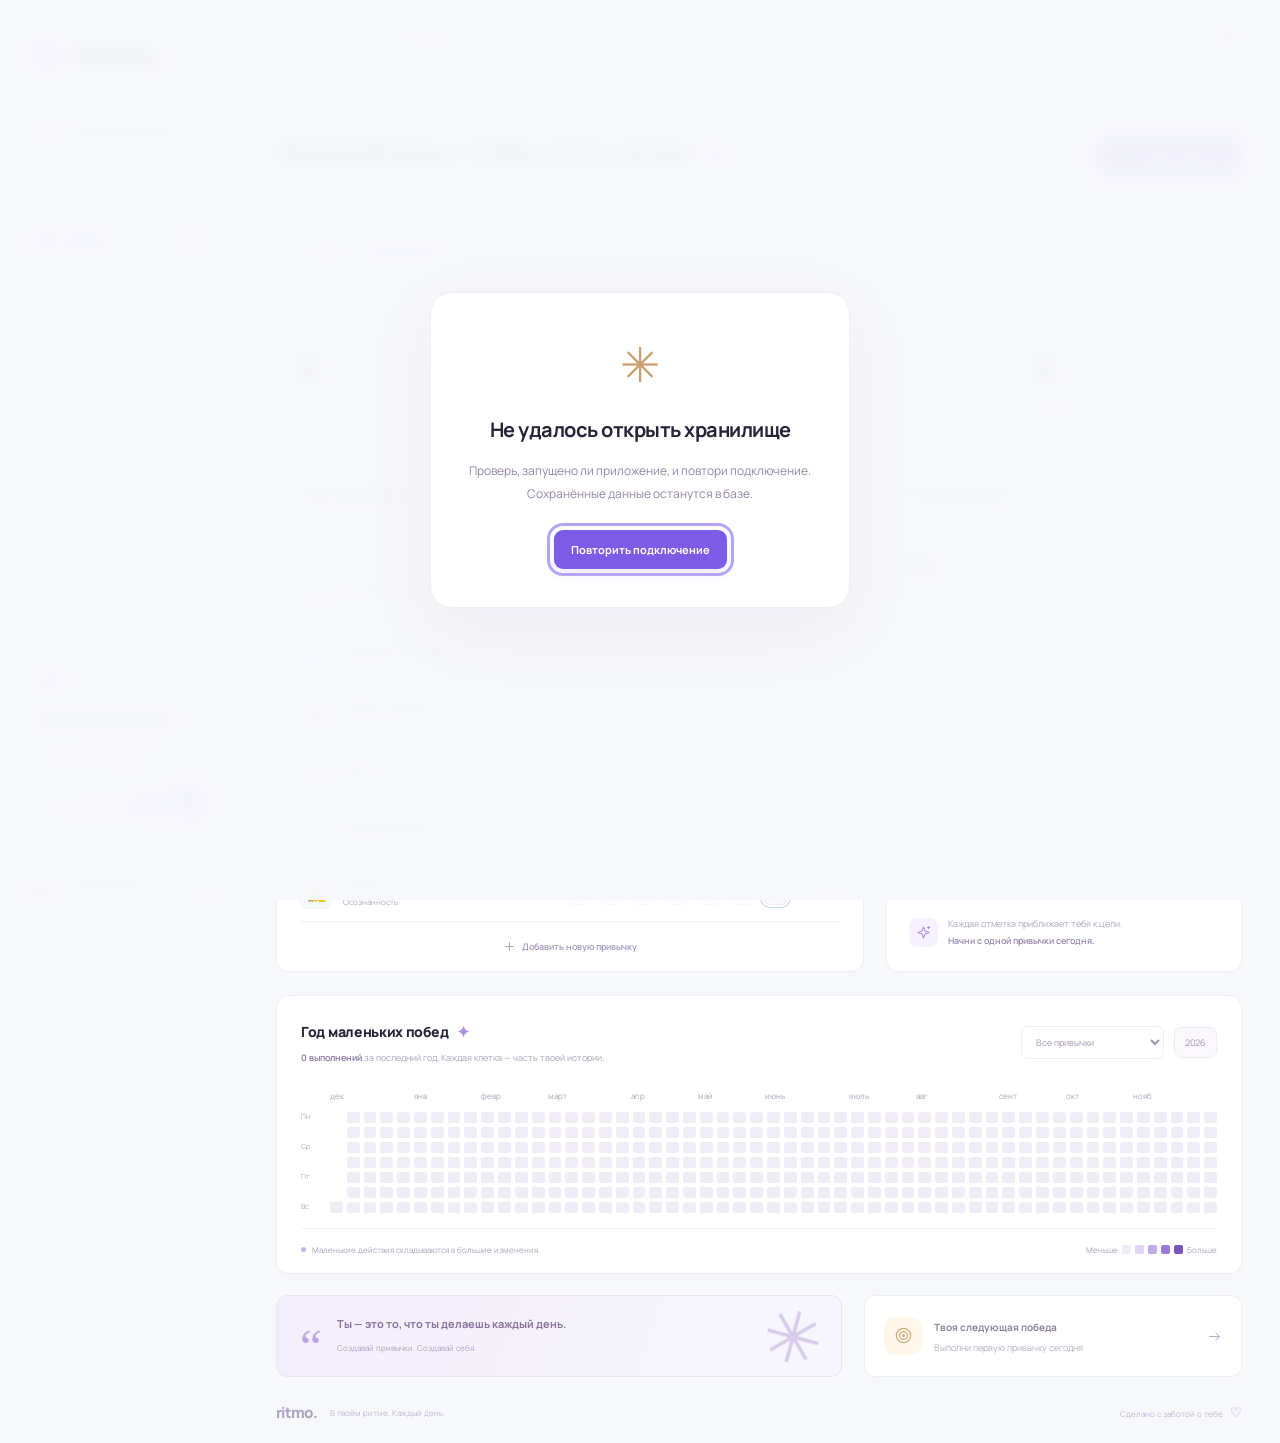
==== commit 230a9e62: "feat: add relationship dashboard with separate calendar and date planner" ====
--- a/index.html
+++ b/index.html
@@ -15,11 +15,13 @@
   <link rel="stylesheet" href="water.css">
   <link rel="stylesheet" href="finance.css">
   <link rel="stylesheet" href="organizer.css">
+  <link rel="stylesheet" href="relationships.css">
   <script src="metrics.js" defer></script>
   <script src="storage.js" defer></script>
   <script src="emoji-catalog.js" defer></script>
   <script src="achievements.js" defer></script>
   <script src="finance-math.js" defer></script>
+  <script src="schedule.js" defer></script>
   <script src="planner-math.js" defer></script>
   <script src="app.js" defer></script>
   <script src="water.js" defer></script>
@@ -27,6 +29,7 @@
   <script src="money-organizer.js" defer></script>
   <script src="planner.js" defer></script>
   <script src="calendar.js" defer></script>
+  <script src="relationships.js" defer></script>
   <script src="account.js" defer></script>
 </head>
 <body>
@@ -41,6 +44,7 @@
         <button class="nav-item" data-view="analytics"><span data-icon="chart"></span>Статистика</button>
         <button class="nav-item" data-view="finance"><span data-icon="wallet"></span>Финансы</button>
         <button class="nav-item" data-view="calendar"><span data-icon="calendar"></span>Календарь</button>
+        <button class="nav-item" data-view="relationships"><span data-icon="heart"></span>Личная жизнь</button>
         <button class="nav-item" data-view="water"><span data-water-icon="drop"></span>Трекер воды</button>
         <button class="nav-item" data-view="achievements"><span data-icon="award"></span>Достижения<span class="tiny-new">NEW</span></button>
       </nav>
@@ -65,6 +69,7 @@
           <section class="card activity-card"><div class="section-header"><div><h2>Год маленьких побед <span class="activity-emoji">✦</span></h2><p><strong id="year-total">0 выполнений</strong> за последний год. Каждая клетка — часть твоей истории.</p></div><div class="activity-controls"><select id="activity-habit" aria-label="Привычка для карты активности"><option value="all">Все привычки</option></select><span class="year-badge" id="activity-year"></span></div></div><div class="heatmap-scroll"><div id="heatmap"></div></div><div class="activity-footer"><span><span class="activity-dot"></span>Маленькие действия складываются в большие изменения.</span><div class="heat-legend">Меньше <i></i><i></i><i></i><i></i><i></i> Больше</div></div></section>
           <section class="bottom-grid"><article class="quote-card"><div class="quote-symbol">“</div><div><p>Ты — это то, что ты делаешь каждый день.</p><span>Создавай привычки. Создавай себя.</span></div><span class="quote-art">✳</span></article><article class="next-card"><div class="next-icon" data-icon="target"></div><div><strong id="next-title">Твоя следующая победа</strong><p id="next-description">Выполни первую привычку сегодня</p></div><span data-icon="arrow-right"></span></article></section>
         </div>
+        <section id="relationships-view" hidden></section>
         <section id="achievements-view" class="achievements-grid" hidden></section>
 
         <section id="water-view" class="water-view" hidden>
@@ -101,6 +106,7 @@
         <section class="finance-view" id="finance-view" hidden>
           <div class="finance-sections" id="finance-sections" aria-label="Разделы финансов"><button class="selected" data-finance-section="overview">Обзор</button><button data-finance-section="planning">Планирование</button><button data-finance-section="savings">Копилки</button><button data-finance-section="debts">Долги</button></div>
           <div id="finance-overview-content">
+            <div class="money-quick-actions"><div><strong>Запланируй движение денег</strong><span>Доходы и расходы появятся в календаре и прогнозе бюджета.</span></div><button class="button" data-new-plan="income">↙ Ожидаемый доход</button><button class="button" data-new-plan="expense">↗ Плановый расход</button></div>
           <div class="finance-toolbar"><div class="finance-period"><label for="finance-month">Период</label><input type="month" id="finance-month" aria-label="Месяц для анализа финансов"></div><div class="finance-toolbar-actions"><button class="finance-tool-button" id="finance-settings">Остаток и лимит</button><button class="finance-tool-button" id="finance-export">Экспорт ↗</button><button class="button button-primary finance-add" id="finance-add"><span data-icon="plus"></span>Добавить операцию</button></div></div>
           <div class="finance-stats">
             <article class="card finance-stat finance-balance-card" id="finance-balance-card"><div class="finance-stat-label">Доступно сейчас <span data-icon="wallet"></span></div><div class="finance-stat-value" id="finance-balance">0 ₽</div><div class="finance-stat-foot">На сегодня · по всей внесённой истории<span id="finance-reserved-caption" style="display:block;margin-top:5px"></span></div></article>
@@ -131,15 +137,15 @@
           </div>
           <div class="org-panel" id="finance-planning-content" hidden>
             <div class="org-section-heading"><div><h2>У денег есть завтра</h2><p>Рассчитай бюджет до нужной даты. Планы не меняют фактический баланс, пока ты их не проведёшь.</p></div><button class="button button-primary" id="plans-add">＋ Добавить план</button></div>
-            <article class="card planner-setup"><div class="planner-date-row"><div><label for="planner-end">Рассчитать бюджет до</label><input type="date" id="planner-end" required></div><div class="planner-quick"><button data-plan-range="7">На неделю</button><button data-plan-range="30">На 30 дней</button><button data-plan-range="month">До конца месяца</button></div></div><div class="planner-toggles"><label><input id="planner-income-toggle" type="checkbox" checked>Учитывать ожидаемые доходы</label><label><input id="planner-debts-toggle" type="checkbox" checked>Учитывать ближайшие платежи по долгам</label></div><p id="planner-range-caption" class="planner-range-caption"></p></article>
+            <article class="card planner-setup"><div class="planner-date-row"><div><label for="planner-end">Рассчитать бюджет до</label><input type="date" id="planner-end" required></div><div class="planner-quick"><button data-plan-range="7">На неделю</button><button data-plan-range="30">На 30 дней</button><button data-plan-range="month">До конца месяца</button></div></div><div class="planner-toggles"><label><input id="planner-income-toggle" type="checkbox" checked>Учитывать ожидаемые доходы</label><label><input id="planner-debts-toggle" type="checkbox" checked>Учитывать платежи по долгам</label></div><p id="planner-range-caption" class="planner-range-caption"></p></article>
             <div class="planner-stats"><article class="card planner-stat hero"><span>Можно распределять в день</span><strong id="planner-daily">0 ₽</strong><small>С учётом дат поступлений и обязательств</small></article><article class="card planner-stat"><span>На ближайшую неделю</span><strong id="planner-weekly">0 ₽</strong><small>Дневная сумма × до 7 дней</small></article><article class="card planner-stat"><span>На повседневные траты за период</span><strong id="planner-period">0 ₽</strong><small>Равномерный бюджет до выбранной даты</small></article><article class="card planner-stat"><span>Остаток после планов</span><strong id="planner-ending">0 ₽</strong><small>До вычета повседневных трат</small></article></div>
             <div class="planner-body"><article class="card planner-chart-card"><h3>Хватит ли денег до этой даты?</h3><p>Свободный остаток по дням, если все выбранные планы исполнятся. Копилки уже исключены.</p><div id="planner-chart"></div><div class="planner-warning" id="planner-warning"></div></article><article class="card planner-summary-card"><h3>Из чего складывается расчёт</h3><div class="planner-breakdown" id="planner-breakdown"></div></article></div>
-            <article class="card planner-obligations-card"><h3>Что учтено до этой даты</h3><div id="planner-obligations"></div><p class="org-footnote" id="planner-undated"></p><p class="org-footnote">По каждому долгу включён только ближайший платёж, без выдуманного графика следующих. Планы условно исполняются в начале указанного дня; прошедшие непроведённые планы — сегодня. Месячные лимиты не списывают деньги и в этот расчёт не входят. Не дублируй платёж по долгу отдельным планом.</p></article>
+            <article class="card planner-obligations-card"><h3>Что учтено до этой даты</h3><div id="planner-obligations"></div><p class="org-footnote" id="planner-undated"></p><p class="org-footnote">По ежемесячным долгам учтены все платежи до выбранной даты, в пределах остатка долга. По разовым — ближайший платёж. Если выбранного числа нет в месяце, платёж приходится на последний день. Планы условно исполняются в начале указанного дня; прошедшие непроведённые планы — сегодня. Месячные лимиты не списывают деньги и в этот расчёт не входят. Не дублируй платёж по долгу отдельным планом.</p></article>
             <div class="org-section-heading"><div><h2>Запланированные операции</h2><p>Ожидаемые доходы и расходы на конкретные даты</p></div><select class="org-filter" id="plan-filter" aria-label="Показать планы"><option value="pending">В ожидании</option><option value="posted">Проведённые</option><option value="cancelled">Отменённые</option><option value="all">Все планы</option></select></div><div class="org-plans-list" id="plans-list"></div>
           </div>
 </section>
 
-        <section class="calendar-view" id="calendar-view" hidden><div class="org-section-heading"><div><h2>Всё важное — в своём дне</h2><p>Твои события, планы по деньгам и ближайшие платежи. Всего в этом месяце: <span id="calendar-month-count">0</span>.</p></div><button id="calendar-add" class="button button-primary">＋ Добавить событие</button></div><div class="calendar-layout"><article class="card calendar-month-card"><div class="calendar-month-toolbar"><h2 id="calendar-month-title"></h2><div class="calendar-month-controls"><button data-calendar-shift="-1" aria-label="Предыдущий месяц">←</button><button id="calendar-today">Сегодня</button><button data-calendar-shift="1" aria-label="Следующий месяц">→</button></div></div><div class="calendar-weekdays"><span>ПН</span><span>ВТ</span><span>СР</span><span>ЧТ</span><span>ПТ</span><span>СБ</span><span>ВС</span></div><div class="calendar-grid" id="calendar-grid"></div><div class="calendar-key"><span><i></i>Событие</span><span><i class="income"></i>Доход</span><span><i class="expense"></i>Расход / платёж</span></div></article><article class="card calendar-agenda-card"><div class="calendar-agenda-head"><div><h3 id="calendar-selected-title"></h3><p id="calendar-day-count"></p></div><button id="calendar-add-selected" aria-label="Добавить событие в выбранный день">＋</button></div><div id="calendar-agenda"></div></article></div></section>
+        <section class="calendar-view" id="calendar-view" hidden><div class="org-section-heading"><div><h2>Всё важное — в своём дне</h2><p>Твои события, планы по деньгам и ближайшие платежи. Всего в этом месяце: <span id="calendar-month-count">0</span>.</p></div><button id="calendar-add" class="button button-primary">＋ Добавить событие</button></div><div class="calendar-layout"><article class="card calendar-month-card"><div class="calendar-month-toolbar"><h2 id="calendar-month-title"></h2><div class="calendar-month-controls"><button data-calendar-shift="-1" aria-label="Предыдущий месяц">←</button><button id="calendar-today">Сегодня</button><button data-calendar-shift="1" aria-label="Следующий месяц">→</button></div></div><div class="calendar-weekdays"><span>ПН</span><span>ВТ</span><span>СР</span><span>ЧТ</span><span>ПТ</span><span>СБ</span><span>ВС</span></div><div class="calendar-grid" id="calendar-grid"></div><div class="calendar-key"><span><i></i>Событие</span><span><i class="income"></i>Доход</span><span><i class="expense"></i>Расход / платёж</span></div></article><article class="card calendar-agenda-card"><div class="calendar-agenda-head"><div><h3 id="calendar-selected-title"></h3><p id="calendar-day-count"></p></div><button id="calendar-add-selected" aria-label="Добавить событие в выбранный день">＋</button></div><div class="calendar-money-actions"><button class="button" data-new-plan="income">＋ Доход в этот день</button><button class="button" data-new-plan="expense">＋ Платёж в этот день</button></div><div id="calendar-agenda"></div></article></div></section>
         <footer class="page-footer"><span class="footer-logo">ritmo.</span><span>В твоём ритме. Каждый день.</span><span>Сделано с заботой о тебе <span class="footer-heart">♡</span></span></footer>
       </main>
     </div>
--- a/organizer.css
+++ b/organizer.css
@@ -3,3 +3,11 @@
 @media(max-width:1000px){.calendar-layout{grid-template-columns:1fr}.calendar-agenda-card{position:static}.calendar-day{min-height:93px}.calendar-day-lines small{font-size:8px}.planner-body{grid-template-columns:1fr}.org-plans-list{grid-template-columns:1fr}.planner-stats{grid-template-columns:repeat(2,minmax(0,1fr))}.org-stat-grid{gap:12px}.org-stat{padding:18px}.org-stat strong{font-size:21px}.org-cards{gap:15px}.org-pot,.org-debt{padding:20px}.org-big-money{font-size:25px}.org-card-actions button{font-size:9px;padding:8px 10px}.org-cards h3{font-size:14px}.org-section-heading h2{font-size:17px}.org-locations{grid-template-columns:1fr}}
 @media(max-width:760px){.finance-sections{width:100%;gap:3px;padding:4px}.finance-sections button{flex:1;padding:9px 7px;font-size:10px}.org-stat-grid{grid-template-columns:1fr 1fr}.org-stat-grid>.org-stat:last-child{grid-column:1/-1}.org-cards{grid-template-columns:1fr}.org-section-heading{gap:12px;align-items:flex-start}.org-section-heading h2{font-size:16px}.org-section-heading p{font-size:10px}.org-section-heading .button{font-size:10px;padding:11px 13px;white-space:nowrap}.org-panel-tools{gap:7px;flex-wrap:wrap;justify-content:flex-end}.org-filter{font-size:9px;padding:9px;max-width:140px}.org-big-money{font-size:29px}.org-cards h3{font-size:17px}.org-stat strong{font-size:23px}.org-place,.org-goal-label,.org-small{font-size:10px}.org-card-actions button{font-size:10px;padding:9px 12px}.org-fields{gap:12px}.planner-date-row{align-items:flex-start;gap:12px}.planner-date-row>div{width:100%}.planner-date-row label{font-size:10px}.planner-quick{margin-left:auto}.planner-toggles{gap:10px}.planner-toggles label{font-size:9px}.planner-range-caption{font-size:9px}.planner-chart-card,.planner-summary-card,.planner-obligations-card{padding:21px}.calendar-day{min-height:75px}.calendar-day-lines small{font-size:7px}.calendar-month-toolbar h2{font-size:15px}}
 @media(max-width:520px){.finance-sections button{font-size:9px;padding:9px 4px}.org-section-heading{flex-wrap:wrap;gap:13px}.org-section-heading p{font-size:10px}.org-section-heading .button{font-size:11px}.org-stat-grid{gap:10px}.org-stat{padding:18px 13px}.org-stat>span{font-size:9px}.org-stat strong{font-size:20px;overflow-wrap:anywhere}.org-stat small{font-size:8px}.org-pot,.org-debt{padding:22px 18px}.org-big-money{font-size:27px}.org-badge{font-size:8px}.org-empty{padding:35px 20px}.org-empty h3{font-size:16px}.org-empty p{font-size:10px}.org-locations-card{padding:21px 18px}.org-locations>div{font-size:10px}.org-locations strong{font-size:11px}.org-dialog{padding:23px}.org-dialog h2{font-size:20px}.org-field label{font-size:10px}.org-fields{grid-template-columns:1fr}.org-dialog input,.org-dialog select,.org-dialog textarea{font-size:12px}.org-dialog small{font-size:10px}.org-plan{padding:19px 16px}.org-plan-main{flex-wrap:wrap}.org-plan-main>strong{font-size:13px;margin-left:auto}.org-plan-main h3{font-size:12px}.org-plan-main p{font-size:9px}.planner-setup{padding:20px 16px}.planner-date-row input{padding:10px;max-width:155px;margin-left:9px;font-size:10px}.planner-quick button{font-size:9px;padding:8px 10px}.planner-toggles label{font-size:10px}.planner-stat{padding:18px 13px}.planner-stat strong{font-size:20px}.planner-stat>span{font-size:9px}.planner-stat small{font-size:8px}.planner-warning{font-size:10px}.planner-breakdown>div{font-size:9px;gap:9px}.planner-breakdown strong{font-size:10px}.org-schedule-item{flex-wrap:wrap}.org-schedule-item>b{margin-left:auto;font-size:11px}.org-schedule-item strong{font-size:11px}.org-schedule-item small{font-size:9px}.org-footnote{font-size:9px}.calendar-month-card{padding:18px 12px}.calendar-month-toolbar{gap:7px;margin-bottom:19px;flex-wrap:wrap}.calendar-month-toolbar h2{font-size:16px}.calendar-month-controls{gap:4px}.calendar-month-controls button{font-size:9px;padding:7px 8px}.calendar-grid{gap:4px}.calendar-day{min-height:52px;padding:5px 2px}.calendar-day>span{font-size:11px;height:22px;width:22px;margin:auto}.calendar-day-lines{display:none}.calendar-dots{display:flex;justify-content:center;gap:3px;margin-top:6px}.calendar-dots i{width:4px;height:4px}.calendar-weekdays{font-size:8px;margin-bottom:10px}.calendar-key{gap:10px;font-size:7px;margin-top:15px}.calendar-agenda-card{padding:22px 17px}.calendar-agenda-head h3{font-size:14px}.calendar-agenda-copy>strong{font-size:12px}.calendar-agenda-copy small{font-size:9px}.calendar-agenda-copy p{font-size:10px}.calendar-empty{padding:30px 8px 10px}.org-linked-label{font-size:7px!important}}
+
+.money-quick-actions{display:flex;align-items:center;gap:12px;flex-wrap:wrap;padding:20px 24px;margin-bottom:22px;border:1px solid #e4daf1;border-radius:22px;background:linear-gradient(120deg,#f1eafa,#edf6f2)}
+.money-quick-actions>div{flex:1;min-width:210px}.money-quick-actions strong,.money-quick-actions span{display:block}.money-quick-actions span{font-size:12px;color:var(--text-muted,#8a8295);margin-top:6px}
+.calendar-money-actions{display:flex;gap:8px;flex-wrap:wrap;margin:16px 0}.calendar-money-actions .button{flex:1;font-size:12px;white-space:nowrap;background:#f4eef9}
+
+.savings-forecast{margin:18px 0;padding:16px 18px;border-radius:15px;background:linear-gradient(125deg,#f2ebfa,#f1f7f5);border:1px solid #e9dff2;animation:rise .35s both}
+.savings-forecast strong,.savings-forecast small{display:block}.savings-forecast strong{font-size:17px;color:#9170b2;line-height:1.5}.savings-forecast small{font-size:10px;line-height:1.8;color:#9c8aa9;margin-top:4px}.savings-forecast-kicker{display:block;font-size:8px;letter-spacing:1.2px;color:#a38ab8;margin-bottom:7px}.savings-forecast-chart{display:block;width:100%;height:80px;margin:7px 0 0}.savings-forecast-chart polyline{stroke-dasharray:400;stroke-dashoffset:400;animation:forecast-draw 1s ease forwards}.savings-forecast-dates{display:flex;justify-content:space-between;gap:12px;font-size:8px;color:#a18caf}.savings-forecast.reached{background:#eef7ef}.savings-forecast.reached strong{color:#7aab8e}.savings-forecast-settings{margin:20px 0;padding:18px;border:1px solid #e8def2;border-radius:17px;background:#faf7fd}.savings-forecast-settings h3{font-size:15px;margin:0 0 6px}.savings-forecast-settings>p{font-size:11px!important;margin:0 0 15px!important}
+@keyframes forecast-draw{to{stroke-dashoffset:0}}@media(prefers-reduced-motion:reduce){.savings-forecast-chart polyline{animation:none;stroke-dashoffset:0}.savings-forecast{animation:none}}
--- a/relationships.css
+++ b/relationships.css
@@ -0,0 +1,18 @@
+#relationships-view{--rel-rose:#b77996;--rel-ink:#5d3f58;--rel-muted:#a28b9d;animation:rise .45s both}
+.rel-hero{position:relative;display:flex;align-items:center;gap:24px;overflow:hidden;border-radius:25px;padding:35px 38px;background:linear-gradient(115deg,#f6eaf0 0%,#f2eefa 58%,#edf3f1 100%);border:1px solid #eddfeb;min-height:235px}
+.rel-kicker{font-size:8px;font-weight:800;letter-spacing:1.6px;color:#b38aa6;display:block}.rel-hero-copy{position:relative;z-index:1;max-width:60%}.rel-hero-copy h2{font-size:29px;line-height:1.3;letter-spacing:-1px;margin:14px 0;color:var(--rel-ink);max-width:420px;overflow-wrap:anywhere}.rel-hero-copy p{font-size:11px;line-height:1.9;color:#a28b9d;margin:0 0 17px}.rel-hero-copy button{font-size:10px;font-weight:800;color:var(--rel-rose);padding:0}.rel-hero-copy button svg{width:13px;height:13px;margin-left:6px}
+.rel-hero-art{position:absolute;right:8%;top:15px;width:240px;height:230px;color:#c996b2;pointer-events:none}.rel-art-heart{position:absolute;font-family:Georgia,serif;font-size:195px;line-height:1;top:0;left:15px;transform:rotate(-12deg);text-shadow:0 10px 25px #c493b522;animation:rel-breathe 5s ease-in-out infinite}.rel-orbit{position:absolute;inset:22px 3px;border:1px solid #fff8;border-radius:50%;transform:rotate(-32deg) scaleY(.63)}.rel-orbit.two{transform:rotate(37deg) scaleY(.63);inset:10px -14px}.rel-art-star{position:absolute;right:17px;top:20px;font-size:32px;color:#b69dcd;animation:gentle-turn 30s linear infinite}.rel-art-small{position:absolute;left:0;bottom:35px;font-size:35px;color:#bfabc9}
+.rel-together{position:relative;z-index:1;margin-left:auto;align-self:flex-end;text-align:right;min-width:140px;padding-bottom:3px}.rel-together>span{font-size:8px;letter-spacing:1.3px;color:#b9a1b2}.rel-together strong{display:block;font-size:44px;color:#a37ea8;letter-spacing:-2px;line-height:1.4}.rel-together small{font-size:9px;color:#a68b9f;display:block}
+.rel-stats{display:grid;grid-template-columns:1.5fr 1fr 1fr;gap:16px;margin:21px 0 28px}.rel-stats article{background:white;border:1px solid var(--border);border-radius:16px;padding:20px 23px;min-width:0}.rel-stats article>span{font-size:9px;color:#ad98aa}.rel-stats strong{display:block;font-size:23px;letter-spacing:-.5px;margin:12px 0 7px;color:#775d7b;overflow-wrap:anywhere}.rel-stats article:first-child strong{font-size:16px;line-height:1.6}.rel-stats small{font-size:8px;color:#b4a2b1;line-height:1.8}
+.rel-tabs{display:flex;gap:4px;border-bottom:1px solid #e9e1ed;margin-bottom:26px;overflow:auto;padding:0 0 10px;scrollbar-width:thin}.rel-tabs button{padding:10px 16px;white-space:nowrap;font-size:11px;color:#a48ca2;border-radius:9px}.rel-tabs button.selected{background:#efe5f0;color:#9f698d;font-weight:800}.rel-tabs button:hover{background:#f1eaf3}
+.rel-section-head{display:flex;justify-content:space-between;align-items:center;gap:20px;margin:0 0 19px}.rel-section-head h2,.rel-section-head h3{font-size:17px;margin:0 0 8px;letter-spacing:-.4px}.rel-section-head p{font-size:10px;color:#a597ae;line-height:1.8;margin:0;max-width:620px}.rel-main-add,.rel-section-head>.button{white-space:nowrap;background:#ad7d9f;box-shadow:0 5px 15px #a97d9c20}.rel-main-add:hover,.rel-section-head>.button:hover{background:#986a8c}
+.rel-library-tools{display:flex;gap:10px;align-items:center;flex-wrap:wrap;margin-bottom:12px}.rel-library-tools>input{flex:1;min-width:180px}.rel-library-tools input,.rel-library-tools select,.rel-surprise input{background:white;border:1px solid #e9e1ed;border-radius:10px;padding:11px 13px;color:#79657c;font-size:11px;outline:none}.rel-library-tools input:focus,.rel-surprise input:focus{border-color:#be9bb9;box-shadow:0 0 0 3px #b391be12}.rel-library-tools input::placeholder,.rel-surprise input::placeholder{color:#b8aaba}.rel-library-tools label{font-size:10px;color:#a18a9c}.rel-library-tools label input{width:120px;margin:0 4px}.rel-library-tools select{max-width:180px}#rel-library-summary{font-size:9px;color:#b1a0b2;margin:15px 0 18px}
+.rel-cards{display:grid;grid-template-columns:repeat(2,minmax(0,1fr));gap:18px}.rel-entry{padding:23px;min-width:0;transition:transform .2s,box-shadow .2s;animation:rise .35s both}.rel-entry:hover{transform:translateY(-3px);box-shadow:0 8px 24px #71426909}.rel-entry-top{display:flex;align-items:center;gap:10px;margin-bottom:15px}.rel-entry-symbol{display:grid;place-items:center;min-width:37px;height:37px;background:#f9edf2;border-radius:12px;font-size:20px;color:#b1809c}.rel-kind-date .rel-entry-symbol{background:#f0eef9}.rel-kind-care .rel-entry-symbol{background:#f5f4e7}.rel-kind-memory .rel-entry-symbol{background:#eef4f1}.rel-entry-tag{font-size:8px;background:#f6f1f7;color:#b294ad;padding:5px 9px;border-radius:6px;overflow-wrap:anywhere;max-width:75%}.rel-pin{font-size:21px;color:#c8b5c5;margin-left:auto;padding:3px}.rel-pin.pinned{color:#af6b96;background:#f8edf4;border-radius:7px}.rel-entry h3{font-size:16px;line-height:1.5;margin:0 0 10px;letter-spacing:-.3px;overflow-wrap:anywhere}.rel-entry-body{font-size:11px;line-height:1.9;color:#9e8fa4;white-space:pre-wrap;overflow-wrap:anywhere;margin:0 0 14px;max-height:220px;overflow:auto}.rel-entry-place{font-size:10px;color:#aa91a6;overflow-wrap:anywhere}.rel-entry-price{font-size:23px;color:#a57c9b;display:block;margin:18px 0}.rel-entry-meta{display:flex;gap:8px;align-items:center;flex-wrap:wrap;font-size:9px;color:#b39aaf;margin:13px 0}.rel-status{background:#f5f0fa;border-radius:5px;padding:5px 8px;color:#a18ab5}.rel-status.done{background:#edf6ef;color:#8ba68e}.rel-entry-actions{display:flex;gap:7px;flex-wrap:wrap;border-top:1px solid #f2edf5;padding-top:14px;margin-top:16px}.rel-entry-actions button,.rel-entry-actions a{font-size:9px;border:1px solid #eee6f2;border-radius:7px;padding:8px 10px;color:#b094b1;display:flex;align-items:center;justify-content:center;gap:5px}.rel-entry-actions button svg{width:12px;height:12px}.rel-entry-actions .rel-primary{background:#f4eaf2;border-color:#ead9e7;color:#aa7d9e;font-weight:700}.rel-entry-actions button:hover,.rel-entry-actions a:hover{background:#f8f2fa}.rel-done{border-color:#e4ece6}.rel-empty{grid-column:1/-1;text-align:center;padding:45px 20px;border:1px dashed #e2d6e7;border-radius:20px;background:linear-gradient(120deg,#f9f3f8,#f5f6fb)}.rel-empty>span{font-size:37px;color:#c29bb7;display:block;margin-bottom:18px}.rel-empty h3{font-size:18px;color:#89708c;margin:0 0 12px}.rel-empty p{color:#b19eaf;font-size:11px;line-height:1.9;max-width:400px;margin:0 auto 20px}.rel-empty .button{background:white;color:#ac82a2;border:1px solid #e9ddec}.rel-form-caption{font-size:10px!important;line-height:1.8!important;color:#ac94a5!important}
+.rel-planner-layout{display:grid;grid-template-columns:minmax(0,1.65fr) minmax(255px,1fr);gap:20px;margin-bottom:23px}.rel-month-card{padding:24px;min-width:0}.rel-month-toolbar{display:flex;justify-content:space-between;align-items:center;gap:10px;margin-bottom:24px;flex-wrap:wrap}.rel-month-toolbar h3{font-size:18px;letter-spacing:-.5px;text-transform:capitalize;margin:0}.rel-month-toolbar>div{display:flex;gap:5px}.rel-month-toolbar button{font-size:10px;padding:7px 10px;border:1px solid #eee5f1;border-radius:7px;color:#ae91a7}.rel-calendar-grid .calendar-day{min-height:80px}.rel-calendar-grid .calendar-day.selected{border-color:#c9a3bf;background:#f7eef5}.rel-calendar-grid .calendar-day.today>span{background:#b187a6;color:white}.rel-calendar-label{color:#b292a9!important;background:#f5edf3!important}.rel-calendar-done{text-decoration:line-through;opacity:.6}.rel-calendar-dot{background:#c39db8!important}.rel-calendar-legend{display:flex;flex-wrap:wrap;gap:14px;font-size:8px;color:#ac98a8;margin-top:18px}.rel-month-budget{font-size:9px;line-height:1.9;color:#a18b9e;border-top:1px solid #eee6f0;margin:18px 0 0;padding-top:14px}.rel-day-card{padding:23px;min-width:0}.rel-day-heading h3{font-size:17px;margin:11px 0;color:#80647e;overflow-wrap:anywhere}.rel-day-heading p{font-size:10px;color:#af93a8;line-height:1.8;margin-bottom:18px}.rel-day-add{display:grid;grid-template-columns:1fr 1fr;gap:7px}.rel-day-add button{border:1px solid #eadce9;color:#b084a1;padding:9px 8px;border-radius:8px;background:#faf5f9;font-size:9px}.rel-day-empty{text-align:center;padding:27px 8px}.rel-day-empty>span{font-size:35px;color:#c6a4bc}.rel-day-empty h3{font-size:14px;line-height:1.6;color:#9d7f98}.rel-day-empty p{font-size:10px;line-height:1.9;color:#b4a1b0}.rel-day-empty button{font-size:10px;color:#a984a1;margin-top:9px}.rel-agenda-item{display:flex;align-items:flex-start;gap:10px;padding:18px 0;border-bottom:1px solid #f1eaf3}.rel-agenda-item:last-child{border:0}.rel-agenda-symbol{display:grid;place-items:center;flex-shrink:0;width:33px;height:33px;border-radius:11px;background:#f8eef4;font-size:17px;color:#b88aa6}.rel-agenda-item>div{flex:1;min-width:0}.rel-agenda-item strong{font-size:11px;line-height:1.7;display:block;overflow-wrap:anywhere}.rel-agenda-item small{font-size:9px;color:#b299ad;display:block;margin-top:4px;line-height:1.7;overflow-wrap:anywhere}.rel-agenda-item b{font-size:12px;color:#aa7e9b;display:block;margin-top:7px}.rel-agenda-item button{font-size:14px;color:#b996ae;padding:5px}.rel-agenda-item button svg{width:13px;height:13px}.rel-upcoming-card{padding:24px;margin-bottom:26px}.rel-upcoming-card .rel-section-head{margin-bottom:4px}.rel-upcoming-card .rel-agenda-item{align-items:center}.rel-muted{font-size:11px;color:#b19daf;line-height:1.9}
+.rel-extra-grid{display:grid;grid-template-columns:1fr 1fr;gap:20px;margin-top:27px}.rel-conversation,.rel-surprise{padding:25px;border:1px solid #e8dfea;border-radius:19px;background:linear-gradient(135deg,#f1eaf7,#f9f5fb);min-width:0}.rel-surprise{background:linear-gradient(135deg,#edf4f0,#f7f9f5);border-color:#e3eae2}.rel-extra-grid h3{font-size:18px;margin:13px 0;color:#8e7196;letter-spacing:-.4px}.rel-surprise h3{color:#799386}.rel-extra-grid p{font-size:12px;color:#a08ba3;line-height:1.9;min-height:48px;margin:10px 0 20px;overflow-wrap:anywhere}.rel-surprise p{color:#95a397}.rel-extra-grid button{border:1px solid #decee7;background:#fff9;padding:9px 12px;border-radius:8px;font-size:10px;color:#a489b1}.rel-extra-grid>article>div{display:flex;gap:8px;flex-wrap:wrap}.rel-conversation small{font-size:8px;color:#b29fb9;display:block;line-height:1.9;margin-top:16px}.rel-surprise label{display:flex;align-items:center;gap:9px;font-size:10px;color:#95a397;margin-bottom:13px}.rel-surprise input{max-width:165px;min-width:0;width:100%;border-color:#e1e9df}.rel-surprise button{border-color:#dce6d9;color:#87a18d}
+@keyframes rel-breathe{0%,100%{transform:rotate(-12deg) translateY(0) scale(1)}50%{transform:rotate(-7deg) translateY(-7px) scale(1.04)}}
+@media(min-height:850px){.sidebar-bottom{padding-top:20px}}@media(max-height:850px) and (min-width:761px){.sidebar-bottom .growth-card{display:none}.sidebar-bottom{padding-top:16px}.sidebar nav{gap:5px}}
+@media(max-width:1150px){.rel-planner-layout{grid-template-columns:1fr}.rel-day-card{padding:24px}.rel-day-add{grid-template-columns:repeat(4,1fr)}.rel-calendar-grid .calendar-day{min-height:85px}.rel-together{min-width:115px}.rel-hero{padding:30px}.rel-stats article{padding:18px}.rel-stats small{font-size:8px}.rel-tabs button{padding:10px 13px}}
+@media(max-width:760px){.rel-hero{padding:23px;min-height:240px;gap:10px;align-items:flex-start}.rel-hero-copy{max-width:75%}.rel-hero-copy h2{font-size:24px}.rel-hero-copy p{font-size:10px}.rel-hero-art{width:150px;height:170px;right:-15px;top:38px;opacity:.5}.rel-art-heart{font-size:140px}.rel-orbit{inset:15px -10px}.rel-art-star{font-size:24px;right:3px}.rel-art-small{font-size:25px;bottom:20px}.rel-together{position:absolute;right:20px;bottom:20px;min-width:0}.rel-together>span{font-size:6px}.rel-together strong{font-size:31px}.rel-together small{font-size:8px;max-width:120px}.rel-stats{grid-template-columns:1fr 1fr;gap:10px;margin:14px 0 22px}.rel-stats article{padding:16px}.rel-stats article:first-child{grid-column:1/-1}.rel-stats article:first-child strong{margin:8px 0 5px;font-size:16px}.rel-stats strong{font-size:21px}.rel-tabs{margin-bottom:20px}.rel-tabs button{font-size:10px;padding:9px 12px}.rel-section-head{align-items:flex-start;flex-wrap:wrap;gap:12px}.rel-section-head h2{font-size:16px}.rel-section-head p{font-size:9px}.rel-section-head>.button{font-size:10px;padding:11px 14px}.rel-library-tools{gap:8px}.rel-library-tools>input{flex-basis:100%}.rel-library-tools input,.rel-library-tools select{font-size:10px;padding:10px}.rel-library-tools label input{width:102px}.rel-cards,.rel-extra-grid{grid-template-columns:1fr;gap:14px}.rel-entry{padding:20px}.rel-entry h3{font-size:15px}.rel-entry-body{font-size:11px}.rel-entry-price{font-size:22px}.rel-empty{padding:35px 18px}.rel-empty h3{font-size:17px}.rel-empty p{font-size:10px}.rel-extra-grid{margin-top:20px}.rel-extra-grid>article{padding:21px}.rel-extra-grid h3{font-size:18px}.rel-extra-grid p{font-size:11px}.rel-month-card{padding:19px 12px}.rel-month-toolbar h3{font-size:16px}.rel-month-toolbar button{font-size:9px;padding:6px 8px}.rel-calendar-grid{gap:4px}.rel-calendar-grid .calendar-day{min-height:50px}.rel-calendar-legend{gap:10px;font-size:7px}.rel-month-budget{font-size:8px}.rel-day-card{padding:21px 17px}.rel-day-add{grid-template-columns:1fr 1fr}.rel-planner-layout{gap:15px}.rel-day-heading h3{font-size:16px}.rel-upcoming-card{padding:20px 17px}.rel-hero-copy .rel-kicker{font-size:6px;letter-spacing:1.1px}.rel-entry-actions button,.rel-entry-actions a{font-size:9px}}
+@media(prefers-reduced-motion:reduce){#relationships-view,.rel-entry,.rel-art-heart,.rel-art-star{animation:none}.rel-entry:hover{transform:none}}
+@media(max-width:760px){.rel-hero{flex-direction:column}.rel-hero-copy{max-width:100%}.rel-hero-copy h2,.rel-hero-copy p{max-width:85%}.rel-together{position:relative;right:auto;bottom:auto;align-self:flex-end;margin-top:0}.rel-together strong{font-size:30px}.rel-hero-art{top:55px;opacity:.35}}
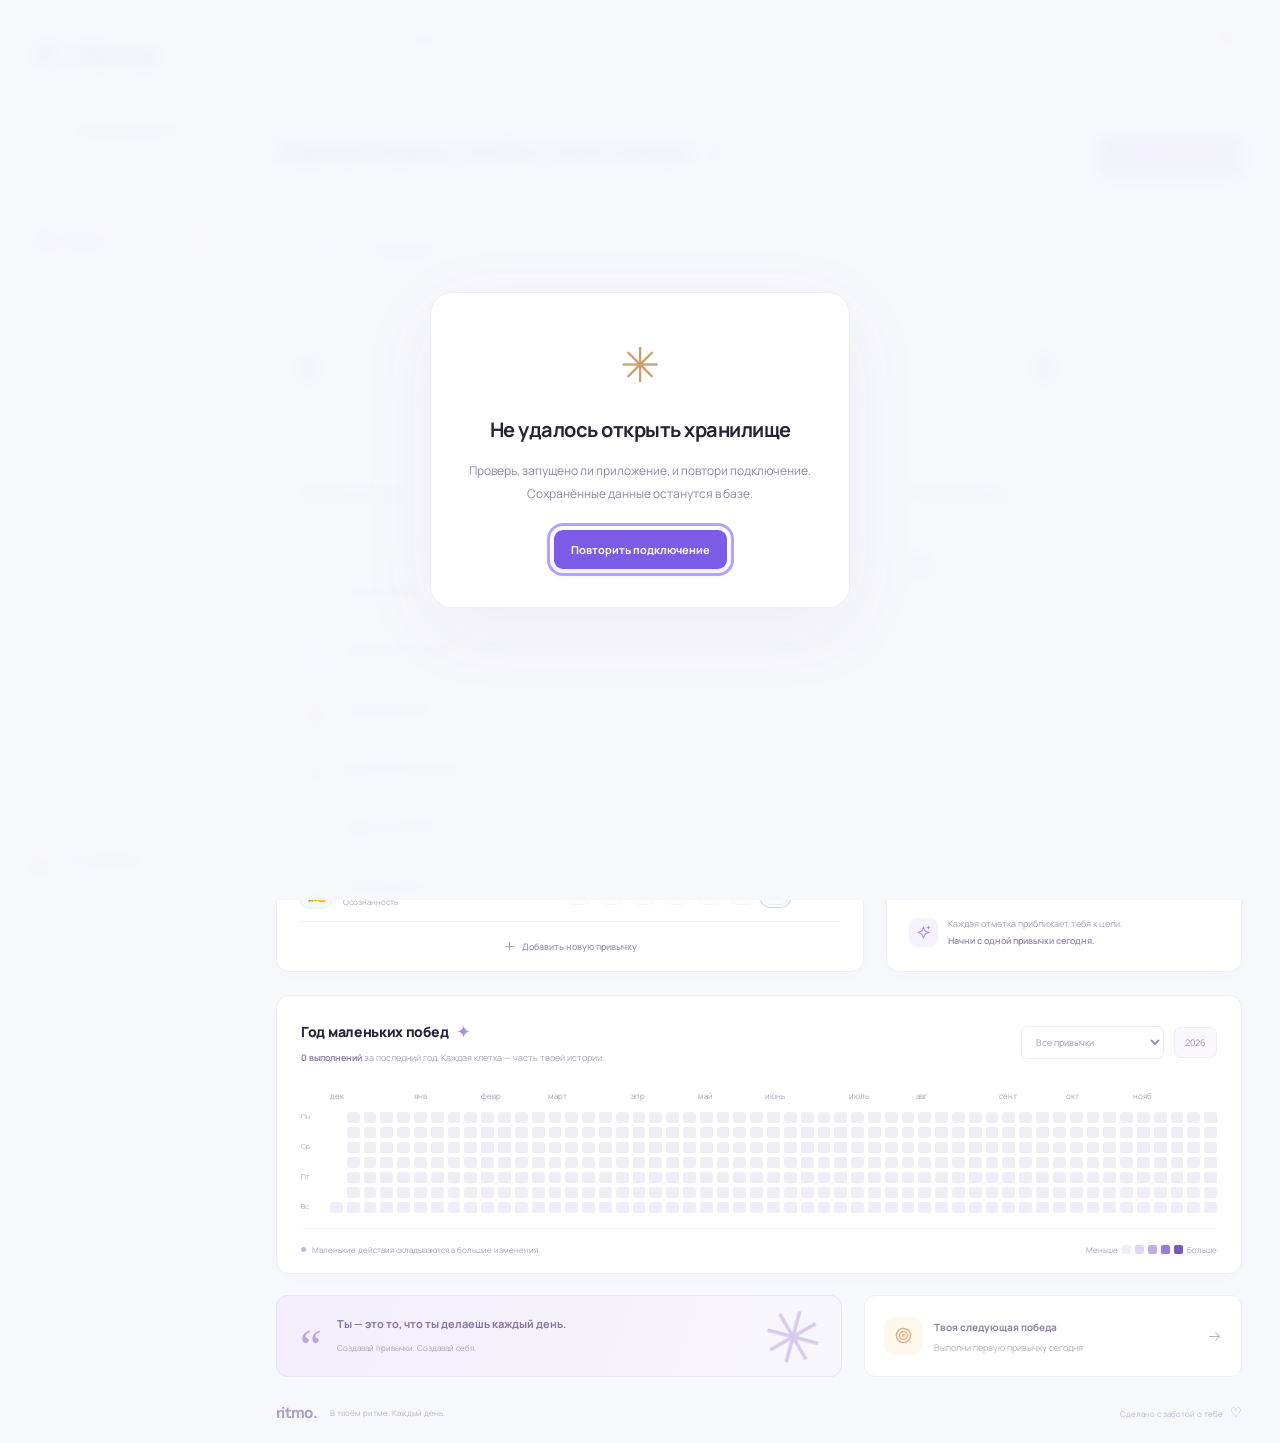
==== commit c5f10189: "feat: add standalone daily planner synchronized with calendar tasks" ====
--- a/index.html
+++ b/index.html
@@ -16,6 +16,7 @@
   <link rel="stylesheet" href="finance.css">
   <link rel="stylesheet" href="organizer.css">
   <link rel="stylesheet" href="relationships.css">
+  <link rel="stylesheet" href="day-tasks.css">
   <script src="metrics.js" defer></script>
   <script src="storage.js" defer></script>
   <script src="emoji-catalog.js" defer></script>
@@ -28,6 +29,7 @@
   <script src="finance.js" defer></script>
   <script src="money-organizer.js" defer></script>
   <script src="planner.js" defer></script>
+  <script src="day-tasks.js" defer></script>
   <script src="calendar.js" defer></script>
   <script src="relationships.js" defer></script>
   <script src="account.js" defer></script>
@@ -43,6 +45,7 @@
         <button class="nav-item" data-view="habits"><span data-icon="layers"></span>Мои привычки<span class="nav-count" id="habit-count">6</span></button>
         <button class="nav-item" data-view="analytics"><span data-icon="chart"></span>Статистика</button>
         <button class="nav-item" data-view="finance"><span data-icon="wallet"></span>Финансы</button>
+        <button class="nav-item" data-view="tasks"><span data-icon="check-circle"></span>План дня</button>
         <button class="nav-item" data-view="calendar"><span data-icon="calendar"></span>Календарь</button>
         <button class="nav-item" data-view="relationships"><span data-icon="heart"></span>Личная жизнь</button>
         <button class="nav-item" data-view="water"><span data-water-icon="drop"></span>Трекер воды</button>
@@ -69,6 +72,7 @@
           <section class="card activity-card"><div class="section-header"><div><h2>Год маленьких побед <span class="activity-emoji">✦</span></h2><p><strong id="year-total">0 выполнений</strong> за последний год. Каждая клетка — часть твоей истории.</p></div><div class="activity-controls"><select id="activity-habit" aria-label="Привычка для карты активности"><option value="all">Все привычки</option></select><span class="year-badge" id="activity-year"></span></div></div><div class="heatmap-scroll"><div id="heatmap"></div></div><div class="activity-footer"><span><span class="activity-dot"></span>Маленькие действия складываются в большие изменения.</span><div class="heat-legend">Меньше <i></i><i></i><i></i><i></i><i></i> Больше</div></div></section>
           <section class="bottom-grid"><article class="quote-card"><div class="quote-symbol">“</div><div><p>Ты — это то, что ты делаешь каждый день.</p><span>Создавай привычки. Создавай себя.</span></div><span class="quote-art">✳</span></article><article class="next-card"><div class="next-icon" data-icon="target"></div><div><strong id="next-title">Твоя следующая победа</strong><p id="next-description">Выполни первую привычку сегодня</p></div><span data-icon="arrow-right"></span></article></section>
         </div>
+        <section id="tasks-view" hidden></section>
         <section id="relationships-view" hidden></section>
         <section id="achievements-view" class="achievements-grid" hidden></section>
 
@@ -145,7 +149,7 @@
           </div>
 </section>
 
-        <section class="calendar-view" id="calendar-view" hidden><div class="org-section-heading"><div><h2>Всё важное — в своём дне</h2><p>Твои события, планы по деньгам и ближайшие платежи. Всего в этом месяце: <span id="calendar-month-count">0</span>.</p></div><button id="calendar-add" class="button button-primary">＋ Добавить событие</button></div><div class="calendar-layout"><article class="card calendar-month-card"><div class="calendar-month-toolbar"><h2 id="calendar-month-title"></h2><div class="calendar-month-controls"><button data-calendar-shift="-1" aria-label="Предыдущий месяц">←</button><button id="calendar-today">Сегодня</button><button data-calendar-shift="1" aria-label="Следующий месяц">→</button></div></div><div class="calendar-weekdays"><span>ПН</span><span>ВТ</span><span>СР</span><span>ЧТ</span><span>ПТ</span><span>СБ</span><span>ВС</span></div><div class="calendar-grid" id="calendar-grid"></div><div class="calendar-key"><span><i></i>Событие</span><span><i class="income"></i>Доход</span><span><i class="expense"></i>Расход / платёж</span></div></article><article class="card calendar-agenda-card"><div class="calendar-agenda-head"><div><h3 id="calendar-selected-title"></h3><p id="calendar-day-count"></p></div><button id="calendar-add-selected" aria-label="Добавить событие в выбранный день">＋</button></div><div class="calendar-money-actions"><button class="button" data-new-plan="income">＋ Доход в этот день</button><button class="button" data-new-plan="expense">＋ Платёж в этот день</button></div><div id="calendar-agenda"></div></article></div></section>
+        <section class="calendar-view" id="calendar-view" hidden><div class="org-section-heading"><div><h2>Всё важное — в своём дне</h2><p>Твои события, планы по деньгам и ближайшие платежи. Всего в этом месяце: <span id="calendar-month-count">0</span>.</p></div><button id="calendar-add" class="button button-primary">＋ Добавить событие</button></div><div class="calendar-layout"><article class="card calendar-month-card"><div class="calendar-month-toolbar"><h2 id="calendar-month-title"></h2><div class="calendar-month-controls"><button data-calendar-shift="-1" aria-label="Предыдущий месяц">←</button><button id="calendar-today">Сегодня</button><button data-calendar-shift="1" aria-label="Следующий месяц">→</button></div></div><div class="calendar-weekdays"><span>ПН</span><span>ВТ</span><span>СР</span><span>ЧТ</span><span>ПТ</span><span>СБ</span><span>ВС</span></div><div class="calendar-grid" id="calendar-grid"></div><div class="calendar-key"><span><i></i>Событие</span><span><i class="income"></i>Доход</span><span><i class="expense"></i>Расход / платёж</span></div></article><article class="card calendar-agenda-card"><div class="calendar-agenda-head"><div><h3 id="calendar-selected-title"></h3><p id="calendar-day-count"></p></div><button id="calendar-add-selected" aria-label="Добавить событие в выбранный день">＋</button></div><div class="calendar-money-actions"><button class="button" data-new-plan="income">＋ Доход в этот день</button><button class="button" data-new-plan="expense">＋ Платёж в этот день</button></div><div class="task-calendar-controls"><button class="button" id="calendar-add-task">＋ Задача на этот день</button><button id="calendar-open-planner">План дня ↗</button></div><div id="calendar-task-summary"></div><div id="calendar-agenda"></div></article></div></section>
         <footer class="page-footer"><span class="footer-logo">ritmo.</span><span>В твоём ритме. Каждый день.</span><span>Сделано с заботой о тебе <span class="footer-heart">♡</span></span></footer>
       </main>
     </div>
--- a/day-tasks.css
+++ b/day-tasks.css
@@ -0,0 +1,4 @@
+#tasks-view{animation:rise .4s both}.task-hero{display:flex;align-items:center;justify-content:space-between;gap:25px;padding:30px 34px;background:linear-gradient(120deg,#eee9fb,#f0f5f4);border:1px solid #e4dcef;border-radius:23px;margin-bottom:24px}.task-hero h2{font-size:27px;letter-spacing:-.8px;margin:15px 0;color:#736080}.task-hero p{font-size:11px;color:#a597ae;line-height:1.8}.task-hero-buttons{display:flex;gap:14px;align-items:center;flex-wrap:wrap;margin-top:20px}.task-hero-buttons>button:last-child{font-size:10px;color:#a18cb2}.task-progress-ring{--task-percent:0%;flex-shrink:0;width:134px;height:134px;border-radius:50%;background:conic-gradient(#b198d2 var(--task-percent),#e8e1f0 0);position:relative;display:flex;flex-direction:column;justify-content:center;align-items:center;isolation:isolate}.task-progress-ring:before{content:'';position:absolute;inset:9px;background:#f6f4fa;border-radius:50%;z-index:-1}.task-progress-ring strong{font-size:26px;color:#9a80b4}.task-progress-ring span{font-size:9px;color:#b1a0bf;margin-top:6px}.task-toolbar{display:flex;align-items:center;justify-content:space-between;gap:15px;margin-bottom:20px;flex-wrap:wrap}.task-mode-buttons{display:flex;gap:4px;padding:5px;background:#eeeaf5;border-radius:11px}.task-mode-buttons button{font-size:10px;color:#aa98bb;border-radius:8px;padding:10px 14px}.task-mode-buttons button.selected{background:white;color:#9273b1;box-shadow:0 2px 8px #62457809}.task-mode-buttons span{font-size:8px;margin-left:4px;opacity:.7}.task-toolbar>input{border:1px solid #e7dfef;border-radius:9px;padding:11px;background:white;font-size:11px;color:#9e89b0}.task-week{display:grid;grid-template-columns:repeat(7,minmax(0,1fr));gap:10px;margin-bottom:26px}.task-week button{background:white;border:1px solid #eee7f3;border-radius:13px;padding:15px 6px;text-align:center}.task-week button.selected{border-color:#c3afdd;background:#f2ecfb}.task-week span,.task-week strong,.task-week small{display:block}.task-week span{font-size:9px;color:#af9dbd}.task-week strong{font-size:22px;color:#9981ae;margin:9px 0}.task-week small{font-size:8px;color:#b6a7c2}.task-list-head{display:flex;justify-content:space-between;gap:12px;align-items:center;margin-bottom:15px}.task-list-head h2{font-size:19px;margin:0 0 9px;letter-spacing:-.5px}.task-list-head p{font-size:10px;color:#a99ab7;line-height:1.8;margin:0}.task-list-head>button{border:1px solid #e8dfef;color:#a08ab1;border-radius:7px;padding:8px 12px;font-size:10px;background:white}.task-search-row{display:flex;align-items:center;gap:15px;flex-wrap:wrap;margin-bottom:18px}.task-search-row>input{background:white;border:1px solid #e8e0f0;padding:12px 14px;border-radius:10px;font-size:11px;flex:1;min-width:180px}.task-search-row>input::placeholder{color:#b5a7c0}.task-search-row label{font-size:10px;color:#ac99b8;display:flex;gap:6px;align-items:center}.task-search-row input[type=checkbox]{accent-color:#aa90cb}.task-row{display:flex;align-items:flex-start;gap:14px;padding:22px;background:white;border:1px solid #ece5f2;border-radius:14px;margin-bottom:11px;animation:rise .25s both}.task-check{width:24px;height:24px;border:1px solid #ddcfec;border-radius:8px;flex-shrink:0;display:grid;place-items:center;color:white}.task-check svg{width:15px;height:15px}.task-row.is-done .task-check{background:#b09aca;border-color:#b09aca}.task-row.is-done .task-row-copy>strong{text-decoration:line-through;color:#b2a6bd}.task-row-copy{min-width:0;flex:1}.task-row-copy>strong{font-size:12px;line-height:1.8;display:block;overflow-wrap:anywhere}.task-row-meta{display:flex;flex-wrap:wrap;gap:9px;margin-top:6px;font-size:9px;color:#b2a0bf;align-items:center}.task-priority{font-size:8px;background:#f4effa;color:#b09bc4;border-radius:5px;padding:3px 7px}.task-priority.high{background:#f9ecf0;color:#c492a6}.task-priority.low{background:#eef5ef;color:#99b49c}.task-row-copy p{font-size:10px;color:#ad9eb9;line-height:1.9;white-space:pre-wrap;overflow-wrap:anywhere;margin:11px 0 0}.task-row-actions{display:flex;gap:7px;align-items:center;flex-wrap:wrap;justify-content:flex-end}.task-row-actions button{padding:4px;color:#baa8c7}.task-row-actions svg{width:13px;height:13px}.task-row-actions .task-schedule{font-size:9px;border:1px solid #e9ddf2;padding:7px;border-radius:6px}.task-empty{text-align:center;padding:45px 20px;border:1px dashed #e5dced;border-radius:18px;background:#faf8fd}.task-empty>span{font-size:36px;color:#b8a2d0}.task-empty h3{font-size:17px;color:#9b83ae}.task-empty p{font-size:11px;color:#b4a2c0;line-height:1.8}.task-inbox-tip{display:flex;align-items:center;gap:15px;border:1px solid #e5e9e0;background:#f2f6f0;border-radius:16px;padding:22px;margin-top:25px}.task-inbox-tip>span{font-size:30px;color:#a2b394}.task-inbox-tip>div{flex:1}.task-inbox-tip strong{font-size:11px;color:#92a383}.task-inbox-tip p{font-size:10px;color:#abb7a4;line-height:1.8;margin:6px 0 0}.task-inbox-tip button{font-size:10px;color:#91a383;white-space:nowrap}.task-calendar-controls{display:flex;align-items:center;gap:10px;flex-wrap:wrap;margin:14px 0}.task-calendar-controls .button{font-size:11px;background:#efe9f9;color:#a08aba}.task-calendar-controls>button:last-child{font-size:10px;color:#b09ac2}#calendar-task-summary{font-size:10px;color:#ac96bc;margin:12px 0}.task-row.compact{padding:16px 0;border:0;border-bottom:1px solid #eee7f4;border-radius:0;gap:10px;background:transparent}.task-row.compact .task-check{width:21px;height:21px}.task-row.compact .task-row-copy strong{font-size:11px}.task-row.compact .task-row-actions{gap:3px}.task-row.compact .task-row-copy p{font-size:9px}
+@media(max-height:950px) and (min-width:761px){.sidebar-bottom .growth-card{display:none}.sidebar-bottom{padding-top:16px}.sidebar nav{gap:4px}}
+@media(max-width:760px){.task-hero{padding:24px 20px;align-items:flex-start;gap:13px;flex-wrap:wrap}.task-hero h2{font-size:23px}.task-hero p{font-size:10px}.task-hero-buttons{gap:12px}.task-progress-ring{width:95px;height:95px;margin-left:auto}.task-progress-ring strong{font-size:22px}.task-progress-ring span{font-size:7px}.task-progress-ring:before{inset:7px}.task-mode-buttons button{font-size:9px;padding:9px 10px}.task-toolbar>input{font-size:10px}.task-week{gap:5px}.task-week button{padding:12px 2px}.task-week strong{font-size:17px}.task-week small{font-size:6px}.task-week span{font-size:8px}.task-list-head h2{font-size:16px}.task-list-head p{font-size:9px}.task-row{padding:17px 14px;gap:10px}.task-row-copy>strong{font-size:11px}.task-row-actions{max-width:62px;gap:4px}.task-row-actions .task-schedule{font-size:8px}.task-inbox-tip{flex-wrap:wrap;padding:18px}.task-inbox-tip>div{min-width:170px}.task-inbox-tip button{margin-left:auto}.task-search-row label{font-size:9px}.task-row.compact{gap:8px}.task-row.compact .task-row-actions{max-width:36px}}
+@media(prefers-reduced-motion:reduce){#tasks-view,.task-row{animation:none}}
